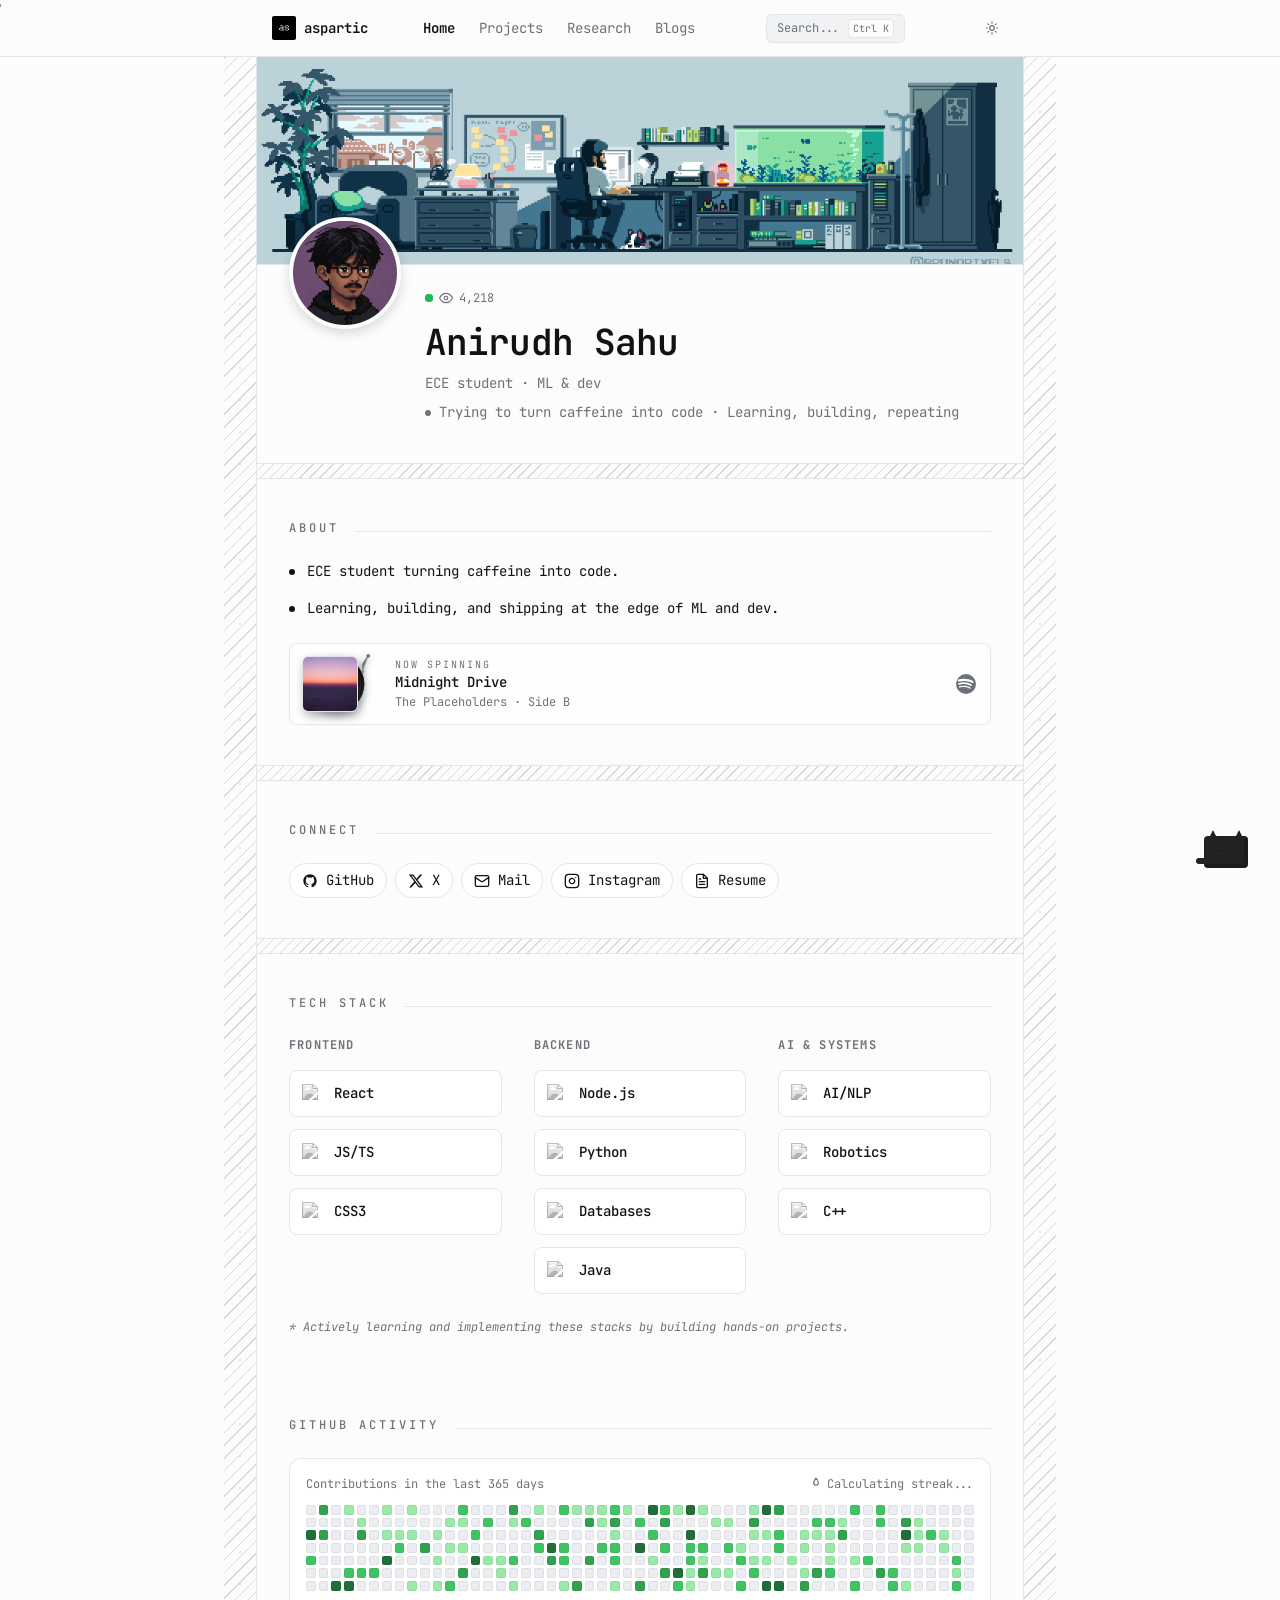
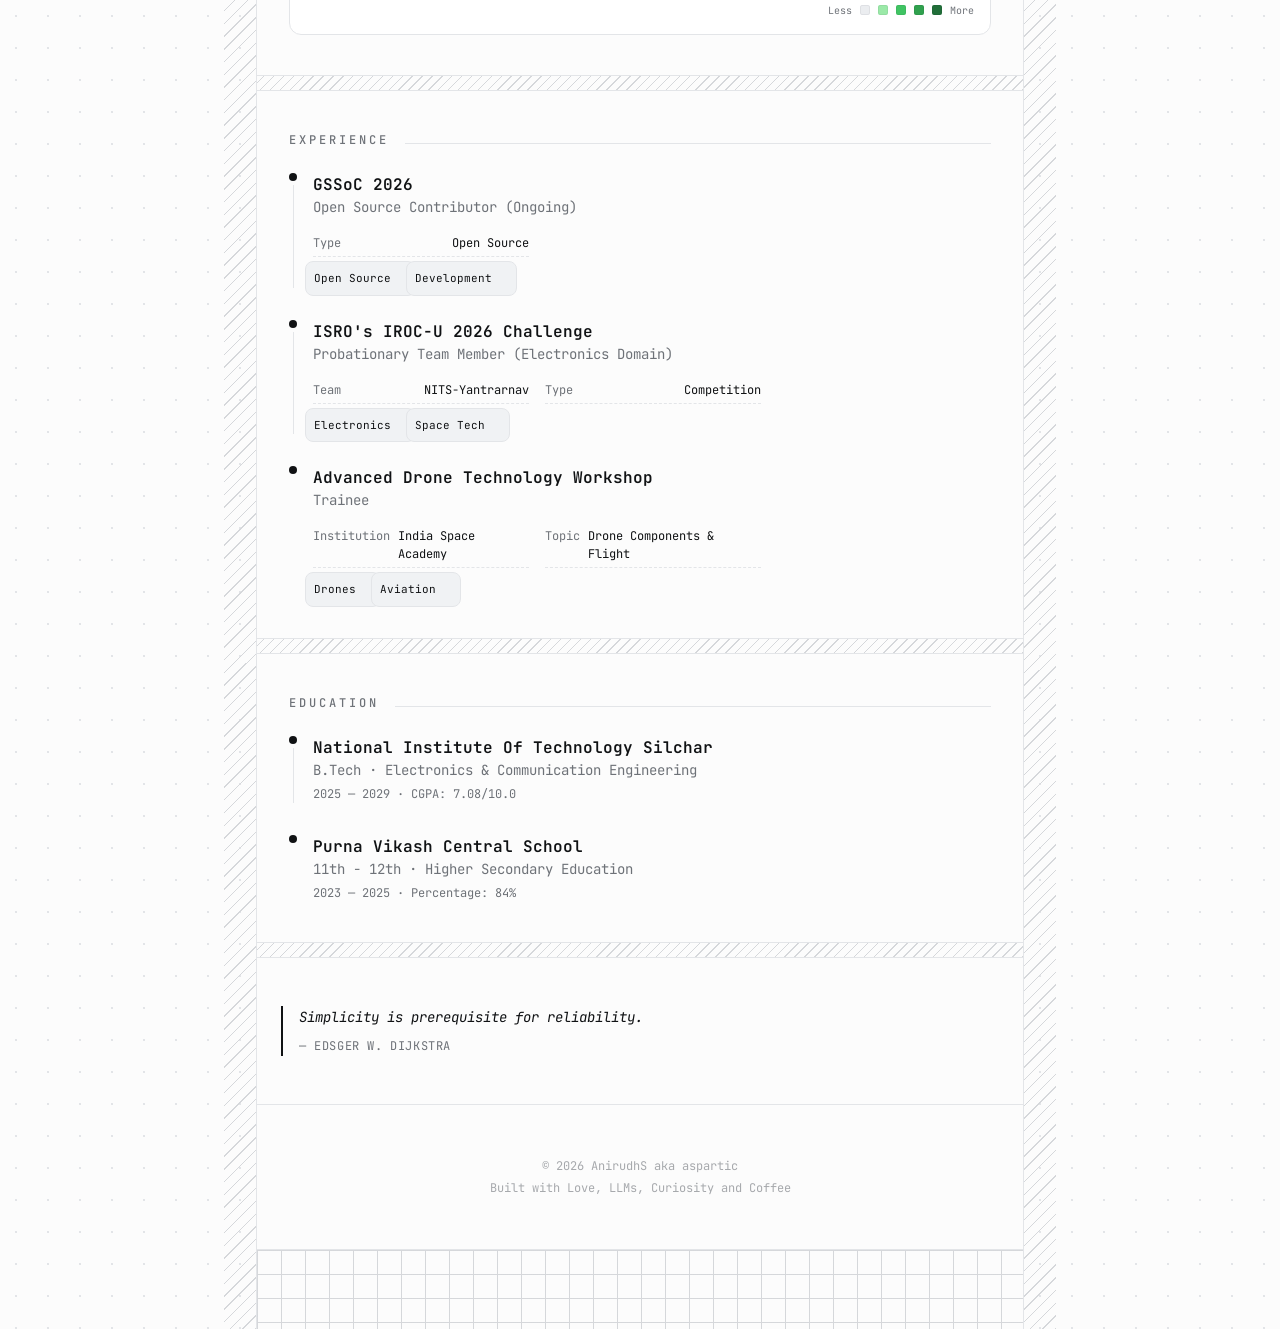
==== index.html @ 1fe71f6d "feat: add cover photo from Pinterest and update bottom quote to Dijkstra" ====
<!doctype html>
<html lang="en">

<head>
  <meta charset="utf-8" />
  <meta name="viewport" content="width=device-width, initial-scale=1" />
  <title>Anirudh Sahu</title>
  <meta name="description" content="Anirudh Sahu — ECE student exploring machine learning and development." />
  <meta property="og:title" content="Anirudh Sahu — ECE · ML & dev" />
  <meta property="og:description" content="Anirudh Sahu — ECE student exploring machine learning and development." />
  <meta property="og:type" content="website" />
  <meta property="og:image" content="assets/web_logo.png" />
  <link rel="stylesheet" href="styles.css" />
  <link rel="icon" type="image/png" href="assets/web_logo.png" />
</head>

<body>
  <div class="page">
    <!-- Global Header: Navigation and Theme controls -->
    <header class="header">
      <div class="header-inner">
        <a class="brand" href="./">
          <img src="assets/as%20logo.png" alt="Logo" class="brand-logo" />
          <span>aspartic</span>
        </a>
        <nav class="nav" id="mainNav">
          <a href="./" class="active">Home</a>
          <a href="projects.html">Projects</a>
          <a href="research.html">Research</a>
          <a href="blogs.html">Blogs</a>
        </nav>
        <button class="cm-hint" onclick="openPalette()" aria-label="Search">
          <span>Search...</span>
          <kbd>Ctrl K</kbd>
        </button>
        <div class="header-actions">
          <button class="icon-btn mobile-menu-btn" onclick="toggleMobileMenu()" aria-label="Toggle Menu">
            <svg width="18" height="18" viewBox="0 0 24 24" fill="none" stroke="currentColor" stroke-width="2"
              stroke-linecap="round" stroke-linejoin="round">
              <line x1="3" y1="12" x2="21" y2="12"></line>
              <line x1="3" y1="6" x2="21" y2="6"></line>
              <line x1="3" y1="18" x2="21" y2="18"></line>
            </svg>
          </button>
          <button class="icon-btn" data-theme-toggle aria-label="Toggle theme">
            <svg width="14" height="14" viewBox="0 0 24 24" fill="none" stroke="currentColor" stroke-width="2"
              stroke-linecap="round" stroke-linejoin="round">
              <circle cx="12" cy="12" r="4" />
              <path
                d="M12 2v2M12 20v2M4.93 4.93l1.41 1.41M17.66 17.66l1.41 1.41M2 12h2M20 12h2M6.34 17.66l-1.41 1.41M19.07 4.93l-1.41 1.41" />
            </svg>
          </button>
        </div>
      </div>
    </header>

    <div class="shell">
      <div aria-hidden class="side-rail left"></div>
      <div aria-hidden class="side-rail right"></div>
      <main class="frame">
        <div class="cover-photo">
          <img src="assets/cover.gif" alt="Cover Photo" />
        </div>

        <!-- Hero Section -->
        <div class="profile">
          <img class="avatar" src="assets/pp.jpg" alt="Avatar" width="128" height="128" />
          <div>
            <div class="profile-meta">
              <span style="display:inline-flex; align-items:center; gap:6px;">
                <span class="pulse-dot"></span>
                <svg width="14" height="14" viewBox="0 0 24 24" fill="none" stroke="currentColor" stroke-width="2">
                  <path d="M1 12s4-8 11-8 11 8 11 8-4 8-11 8-11-8-11-8z" />
                  <circle cx="12" cy="12" r="3" />
                </svg>
                <span id="viewCount">12,345</span>
              </span>
            </div>
            <h1>
              Anirudh Sahu
              <svg class="verified-badge" viewBox="0 0 24 24">
                <path
                  d="M12 1l2.6 2.3 3.4-.4.4 3.4L21 9l-2.6 2.7.4 3.4-3.4-.4L12 17l-2.6-2.3-3.4.4-.4-3.4L3 9l2.6-2.7-.4-3.4 3.4.4L12 1z"
                  fill="currentColor" />
              </svg>
            </h1>
            <p class="profile-tagline">ECE student · ML &amp; dev</p>
            <p class="profile-status">
              <span class="dot"></span>
              Trying to turn caffeine into code · Learning, building, repeating
            </p>
          </div>
        </div>

        <div class="divider"></div>

        <!-- About Section -->
        <section class="block">
          <h2 class="section-title">About <span class="rule"></span></h2>
          <ul class="about-list">
            <li><span class="bullet"></span><span>ECE student turning caffeine into code.</span></li>
            <li><span class="bullet"></span><span>Learning, building, and shipping at the edge of ML and dev.</span>
            </li>
          </ul>

          <a href="#" class="spotify is-playing">
            <div class="spotify-record-wrapper">
              <!-- Cardboard Album Jacket/Sleeve -->
              <div class="album-jacket">
                <img src="assets/album.jpg" alt="Album art" class="jacket-art" width="56" height="56" />
              </div>
              <!-- Slide Wrapper for the Disk -->
              <div class="vinyl-slide-wrapper">
                <!-- Rotating Vinyl Disk -->
                <div class="vinyl-disk">
                  <div class="vinyl-grooves"></div>
                  <img src="assets/album.jpg" alt="Album art" class="vinyl-art" width="56" height="56" />
                  <div class="vinyl-gloss"></div>
                </div>
              </div>
              <!-- Pivoting Needle/Tonearm -->
              <div class="record-needle">
                <svg viewBox="0 0 24 32" fill="none" stroke="currentColor" stroke-width="1.5" stroke-linecap="round" stroke-linejoin="round">
                  <circle cx="19" cy="5" r="2.5" fill="currentColor" stroke="none" />
                  <path d="M19 5 L11 16 L11 25" />
                  <path d="M9 25 L13 25 L11 29 Z" fill="currentColor" stroke="none" />
                </svg>
              </div>
            </div>
            <div class="spotify-meta">
              <p class="label">Now spinning</p>
              <p class="title">Midnight Drive</p>
              <p class="sub">The Placeholders · Side B</p>
            </div>
            <div class="spotify-bars" aria-hidden="true">
              <span></span><span></span><span></span>
            </div>
            <svg viewBox="0 0 24 24" aria-hidden>
              <path
                d="M12 2a10 10 0 1 0 0 20 10 10 0 0 0 0-20zm4.6 14.4a.7.7 0 0 1-.96.23c-2.62-1.6-5.92-1.96-9.81-1.07a.7.7 0 1 1-.31-1.36c4.25-.97 7.9-.56 10.84 1.24.33.2.43.64.24.96zm1.23-2.74a.87.87 0 0 1-1.2.29c-3-1.84-7.58-2.38-11.13-1.3a.87.87 0 1 1-.5-1.66c4.06-1.23 9.1-.63 12.55 1.48.4.25.53.78.28 1.19zm.1-2.85c-3.6-2.14-9.55-2.34-13-1.29a1.04 1.04 0 1 1-.6-2c3.97-1.2 10.55-.96 14.7 1.5a1.04 1.04 0 1 1-1.1 1.79z" />
            </svg>
          </a>
        </section>

        <div class="divider"></div>

        <!-- Digital Footprint: Where to find me on the web -->
        <section class="block">
          <h2 class="section-title">Connect <span class="rule"></span></h2>
          <div class="chips">
            <a class="chip" href="https://github.com/aspartic-gthb" target="_blank" rel="noreferrer">
              <svg viewBox="0 0 24 24" fill="currentColor">
                <path d="M12 2C6.477 2 2 6.477 2 12c0 4.42 2.865 8.166 6.839 9.489.5.092.682-.217.682-.482 0-.237-.008-.866-.013-1.7-2.782.603-3.369-1.34-3.369-1.34-.454-1.156-1.11-1.464-1.11-1.464-.908-.62.069-.608.069-.608 1.003.07 1.531 1.03 1.531 1.03.892 1.529 2.341 1.087 2.91.831.092-.646.35-1.086.636-1.336-2.22-.253-4.555-1.11-4.555-4.943 0-1.091.39-1.984 1.029-2.683-.103-.253-.446-1.27.098-2.647 0 0 .84-.269 2.75 1.025A9.564 9.564 0 0112 6.844c.85.004 1.705.115 2.504.337 1.909-1.294 2.747-1.025 2.747-1.025.546 1.377.203 2.394.1 2.647.64.699 1.028 1.592 1.028 2.683 0 3.842-2.339 4.687-4.566 4.935.359.309.678.919.678 1.852 0 1.336-.012 2.415-.012 2.743 0 .267.18.577.688.479C19.138 20.162 22 16.418 22 12c0-5.523-4.477-10-10-10z" />
              </svg>
              GitHub
            </a>
            <a class="chip" href="https://x.com/Aspartic2314" target="_blank" rel="noreferrer">
              <svg viewBox="0 0 24 24" fill="currentColor">
                <path d="M18.244 2.25h3.308l-7.227 8.26 8.502 11.24H16.17l-5.214-6.817L4.99 21.75H1.68l7.73-8.835L1.254 2.25H8.08l4.713 6.231zm-1.161 17.52h1.833L7.084 4.126H5.117z" />
              </svg>
              X
            </a>
            <a class="chip" href="mailto:anirudhsahu6001@gmail.com" target="_blank" rel="noreferrer">
              <svg viewBox="0 0 24 24" fill="none" stroke="currentColor" stroke-width="2" stroke-linecap="round" stroke-linejoin="round">
                <rect x="2" y="4" width="20" height="16" rx="2" />
                <path d="m22 7-8.97 5.7a1.94 1.94 0 0 1-2.06 0L2 7" />
              </svg>
              Mail
            </a>
            <a class="chip" href="https://www.instagram.com/asp_artic" target="_blank" rel="noreferrer">
              <svg viewBox="0 0 24 24" fill="none" stroke="currentColor" stroke-width="2" stroke-linecap="round" stroke-linejoin="round">
                <rect x="2" y="2" width="20" height="20" rx="5" ry="5" />
                <path d="M16 11.37A4 4 0 1 1 12.63 8 4 4 0 0 1 16 11.37z" />
                <line x1="17.5" y1="6.5" x2="17.51" y2="6.5" />
              </svg>
              Instagram
            </a>
            <a class="chip" href="https://drive.google.com/file/d/1Z7ux_5kCLrzZ9N9q4BgLb0wwg825UCfH/view?usp=sharing" target="_blank" rel="noreferrer">
              <svg viewBox="0 0 24 24" fill="none" stroke="currentColor" stroke-width="2" stroke-linecap="round" stroke-linejoin="round">
                <path d="M14 2H6a2 2 0 0 0-2 2v16a2 2 0 0 0 2 2h12a2 2 0 0 0 2-2V8z" />
                <polyline points="14 2 14 8 20 8" />
                <line x1="16" y1="13" x2="8" y2="13" />
                <line x1="16" y1="17" x2="8" y2="17" />
                <polyline points="10 9 9 9 8 9" />
              </svg>
              Resume
            </a>
          </div>
        </section>

        <div class="divider"></div>

        <!-- Tech Stack -->
        <section class="block">
          <h2 class="section-title">Tech Stack <span class="rule"></span></h2>
          <div class="tech-container">
            <div class="tech-category">
              <h3>Frontend</h3>
              <div class="tech-items">
                <div class="tech-item" title="React & React Native">
                  <img src="https://cdn.simpleicons.org/react/61DAFB" alt="React" class="tech-logo" />
                  <span>React</span>
                </div>
                <div class="tech-item" title="JavaScript / TypeScript">
                  <img src="https://cdn.simpleicons.org/javascript/F7DF1E" alt="JS" class="tech-logo" />
                  <span>JS/TS</span>
                </div>
                <div class="tech-item" title="Modern CSS">
                  <img src="https://cdn.simpleicons.org/css/1572B6" alt="CSS" class="tech-logo" />
                  <span>CSS3</span>
                </div>
              </div>
            </div>

            <div class="tech-category">
              <h3>Backend</h3>
              <div class="tech-items">
                <div class="tech-item" title="Node.js & Express">
                  <img src="https://cdn.simpleicons.org/nodedotjs/339933" alt="Node.js" class="tech-logo" />
                  <span>Node.js</span>
                </div>
                <div class="tech-item" title="Python & FastAPI">
                  <img src="https://cdn.simpleicons.org/python/3776AB" alt="Python" class="tech-logo" />
                  <span>Python</span>
                </div>
                <div class="tech-item" title="Databases (NoSQL & SQL)">
                  <img src="https://cdn.simpleicons.org/mongodb/47A248" alt="Databases" class="tech-logo" />
                  <span>Databases</span>
                </div>
                <div class="tech-item" title="Java">
                  <img src="https://cdn.jsdelivr.net/gh/devicons/devicon@latest/icons/java/java-original.svg" alt="Java"
                    class="tech-logo" />
                  <span>Java</span>
                </div>
              </div>
            </div>

            <div class="tech-category">
              <h3>AI & Systems</h3>
              <div class="tech-items">
                <div class="tech-item" title="Gemini & LLMs">
                  <img src="https://cdn.simpleicons.org/googlegemini/8E75B2" alt="AI" class="tech-logo" />
                  <span>AI/NLP</span>
                </div>
                <div class="tech-item" title="Arduino & Embedded">
                  <img src="https://cdn.simpleicons.org/arduino/00979D" alt="Arduino" class="tech-logo" />
                  <span>Robotics</span>
                </div>
                <div class="tech-item" title="C++">
                  <img src="https://cdn.simpleicons.org/cplusplus/00599C" alt="C++" class="tech-logo" />
                  <span>C++</span>
                </div>
              </div>
            </div>
          </div>
          <p style="color: var(--muted-foreground); font-size: 0.75rem; margin-top: 1.5rem; font-style: italic;">
            * Actively learning and implementing these stacks by building hands-on projects.
          </p>
        </section>

        <!-- GitHub Activity -->
        <section class="block">
          <h2 class="section-title">GitHub Activity <span class="rule"></span></h2>
          <div class="heat-card">
            <div class="heat-head">
              <span id="heatTotal">Contributions in the last 365 days</span>
              <span id="heatStreak" style="display:inline-flex; align-items:center; gap:4px;">
                <svg width="14" height="14" viewBox="0 0 24 24" fill="none" stroke="currentColor" stroke-width="2">
                  <path d="M12 2s4 4 4 8a4 4 0 1 1-8 0c0-2 1-4 4-8z" />
                </svg>
                Calculating streak...
              </span>
            </div>
            <div class="heat-scroll">
              <div class="heat-container">
                <div class="heat-cells-row">
                  <div class="heat-cells" id="heatCells"></div>
                </div>
              </div>
            </div>
            <div class="heat-legend">
              <span>Less</span>
              <span class="swatch h0"></span>
              <span class="swatch h1"></span>
              <span class="swatch h2"></span>
              <span class="swatch h3"></span>
              <span class="swatch h4"></span>
              <span>More</span>
            </div>
          </div>
        </section>

        <div class="divider"></div>

        <!-- Experience Timeline -->
        <section class="block">
          <h2 class="section-title">Experience <span class="rule"></span></h2>
          <ol class="timeline">
            <li>
              <div class="tl-rail"><span class="node"></span><span class="line"></span></div>
              <div class="tl-content">
                <h3>GSSoC 2026</h3>
                <p class="tl-role">Open Source Contributor (Ongoing)</p>
                <dl class="tl-meta">
                  <div>
                    <dt>Type</dt>
                    <dd>Open Source</dd>
                  </div>
                </dl>
                <ul class="tl-tags">
                  <li>Open Source</li>
                  <li>Development</li>
                </ul>
              </div>
            </li>
            <li>
              <div class="tl-rail"><span class="node"></span><span class="line"></span></div>
              <div class="tl-content">
                <h3>ISRO's IROC-U 2026 Challenge</h3>
                <p class="tl-role">Probationary Team Member (Electronics Domain)</p>
                <dl class="tl-meta">
                  <div>
                    <dt>Team</dt>
                    <dd>NITS-Yantrarnav</dd>
                  </div>
                  <div>
                    <dt>Type</dt>
                    <dd>Competition</dd>
                  </div>
                </dl>
                <ul class="tl-tags">
                  <li>Electronics</li>
                  <li>Space Tech</li>
                </ul>
              </div>
            </li>
            <li>
              <div class="tl-rail"><span class="node"></span></div>
              <div class="tl-content">
                <h3>Advanced Drone Technology Workshop</h3>
                <p class="tl-role">Trainee</p>
                <dl class="tl-meta">
                  <div>
                    <dt>Institution</dt>
                    <dd>India Space Academy</dd>
                  </div>
                  <div>
                    <dt>Topic</dt>
                    <dd>Drone Components & Flight</dd>
                  </div>
                </dl>
                <ul class="tl-tags">
                  <li>Drones</li>
                  <li>Aviation</li>
                </ul>
              </div>
            </li>
          </ol>
        </section>

        <div class="divider"></div>

        <!-- Roots: My academic foundation -->
        <section class="block">
          <h2 class="section-title">Education <span class="rule"></span></h2>
          <ol class="timeline">
            <li>
              <div class="tl-rail"><span class="node"></span><span class="line"></span></div>
              <div class="tl-content">
                <h3>National Institute Of Technology Silchar</h3>
                <p class="tl-role">B.Tech · Electronics &amp; Communication Engineering</p>
                <p class="tl-period">2025 — 2029 · CGPA: 7.08/10.0</p>
              </div>
            </li>
            <li>
              <div class="tl-rail"><span class="node"></span></div>
              <div class="tl-content">
                <h3>Purna Vikash Central School</h3>
                <p class="tl-role">11th - 12th · Higher Secondary Education</p>
                <p class="tl-period">2023 — 2025 · Percentage: 84%</p>
              </div>
            </li>
          </ol>
        </section>

        <div class="divider"></div>

        <!-- Words to Live By: A bit of inspiration -->
        <section class="quote-block">
          <blockquote class="quote">
            Simplicity is prerequisite for reliability.
            <footer>— Edsger W. Dijkstra</footer>
          </blockquote>
        </section>

        <!-- Signoff: Credits and copyright -->
        <footer class="footer">
          <p>© 2026 AnirudhS aka aspartic</p>
          <p>Built with Love, LLMs, Curiosity and Coffee</p>

        </footer>

        <div aria-hidden class="band-grid bottom"></div>
      </main>
    </div>
  </div>

  <!-- Command Center: Power-user navigation for those who like shortcuts -->
  <div id="commandPalette" class="cm-overlay" style="display: none;">
    <div class="cm-modal">
      <div class="cm-header">
        <input type="text" id="cmInput" placeholder="Type a command or search..." autocomplete="off">
      </div>
      <div class="cm-list" id="cmList">
        <div class="cm-item" data-action="home">
          <svg width="14" height="14" viewBox="0 0 24 24" fill="none" stroke="currentColor" stroke-width="2">
            <path d="M3 9l9-7 9 7v11a2 2 0 0 1-2 2H5a2 2 0 0 1-2-2z" />
            <polyline points="9 22 9 12 15 12 15 22" />
          </svg>
          <span>Go to Home</span>
          <kbd>H</kbd>
        </div>
        <div class="cm-item" data-action="projects">
          <svg width="14" height="14" viewBox="0 0 24 24" fill="none" stroke="currentColor" stroke-width="2">
            <rect x="2" y="3" width="20" height="14" rx="2" ry="2" />
            <line x1="8" y1="21" x2="16" y2="21" />
            <line x1="12" y1="17" x2="12" y2="21" />
          </svg>
          <span>View Projects</span>
          <kbd>P</kbd>
        </div>
        <div class="cm-item" data-action="blogs">
          <svg width="14" height="14" viewBox="0 0 24 24" fill="none" stroke="currentColor" stroke-width="2">
            <path d="M4 4h16c1.1 0 2 .9 2 2v12c0 1.1-.9 2-2 2H4c-1.1 0-2-.9-2-2V6c0-1.1.9-2 2-2z" />
            <polyline points="22,6 12,13 2,6" />
          </svg>
          <span>Read Blogs</span>
          <kbd>B</kbd>
        </div>
        <div class="cm-item" data-action="research">
          <svg width="14" height="14" viewBox="0 0 24 24" fill="none" stroke="currentColor" stroke-width="2">
            <path d="M22 19a2 2 0 0 1-2 2H4a2 2 0 0 1-2-2V5a2 2 0 0 1 2-2h5l2 3h9a2 2 0 0 1 2 2z" />
          </svg>
          <span>Research Papers</span>
          <kbd>R</kbd>
        </div>
        <div class="cm-item" data-action="theme">
          <svg width="14" height="14" viewBox="0 0 24 24" fill="none" stroke="currentColor" stroke-width="2">
            <circle cx="12" cy="12" r="5" />
            <path
              d="M12 1v2M12 21v2M4.22 4.22l1.42 1.42M18.36 18.36l1.42 1.42M1 12h2M21 12h2M4.22 19.78l1.42-1.42M18.36 5.64l1.42-1.42" />
          </svg>
          <span>Toggle Theme</span>
          <kbd>T</kbd>
        </div>
        <div class="cm-item" data-action="copy-email">
          <svg width="14" height="14" viewBox="0 0 24 24" fill="none" stroke="currentColor" stroke-width="2">
            <path d="M4 4h16c1.1 0 2 .9 2 2v12c0 1.1-.9 2-2 2H4c-1.1 0-2-.9-2-2V6c0-1.1.9-2 2-2z" />
            <polyline points="22,6 12,13 2,6" />
          </svg>
          <span>Copy Email</span>
          <kbd>E</kbd>
        </div>
        <div class="cm-item" data-action="resume">
          <svg width="14" height="14" viewBox="0 0 24 24" fill="none" stroke="currentColor" stroke-width="2">
            <path d="M14 2H6a2 2 0 0 0-2 2v16a2 2 0 0 0 2 2h12a2 2 0 0 0 2-2V8z" />
            <path d="M14 2v6h6" />
          </svg>
          <span>View Resume</span>
          <kbd>M</kbd>
        </div>
        <div class="cm-item" data-action="top">
          <svg width="14" height="14" viewBox="0 0 24 24" fill="none" stroke="currentColor" stroke-width="2">
            <path d="M12 19V5M5 12l7-7 7 7" />
          </svg>
          <span>Back to Top</span>
          <kbd>U</kbd>
        </div>
      </div>
      <div class="cm-footer">
        <span><kbd>↑↓</kbd> to navigate</span>
        <span><kbd>↵</kbd> to select</span>
        <span><kbd>esc</kbd> to close</span>
      </div>
    </div>
  </div>

  <!-- The Office Guard: A sleepy pixel companion to keep the page cozy -->
  <div class="pixel-pet" aria-label="Sleeping pixel cat" onclick="petMeow()">
    <div id="petMeow" class="pet-meow">Meow!</div>
    <div class="pet-body">
      <div class="pet-tail"></div>
      <div class="pet-ears"></div>
      <div class="pet-eyes">
        <div class="eye"></div>
        <div class="eye"></div>
      </div>
      <div class="pet-mouth"></div>
    </div>
    <div class="pet-zzzs">
      <span>z</span>
      <span>z</span>
      <span>z</span>
    </div>
  </div>

  <script src="config.js"></script>
  <script src="script.js"></script>
</body>

</html>
---- styles.css ----
@import url('https://fonts.googleapis.com/css2?family=JetBrains+Mono:wght@400;500;600;700&display=swap');

:root {
  --background: oklch(0.99 0 0);
  --foreground: oklch(0.18 0.005 260);
  --card: oklch(1 0 0);
  --muted: oklch(0.96 0.003 260);
  --muted-foreground: oklch(0.55 0.01 260);
  --accent: oklch(0.95 0.005 260);
  --border: oklch(0.92 0.005 260);
  --grid: oklch(0.88 0.005 260);
  --verified: oklch(0.62 0.18 35);
  --heat-0: #ebedf0;
  --heat-1: #9be9a8;
  --heat-2: #40c463;
  --heat-3: #30a14e;
  --heat-4: #216e39;
  --heat-outline: rgba(27, 31, 35, 0.06);
  --radius: 0.5rem;
}

html.dark {
  --background: oklch(0.13 0.005 260);
  --foreground: oklch(0.96 0 0);
  --card: oklch(0.16 0.005 260);
  --muted: oklch(0.22 0.005 260);
  --muted-foreground: oklch(0.65 0.01 260);
  --accent: oklch(0.24 0.005 260);
  --border: oklch(1 0 0 / 10%);
  --grid: oklch(1 0 0 / 8%);
  --verified: oklch(0.72 0.16 45);
  --heat-0: #161b22;
  --heat-1: #0e4429;
  --heat-2: #006d32;
  --heat-3: #26a641;
  --heat-4: #39d353;
  --heat-outline: rgba(255, 255, 255, 0.05);
}

* { box-sizing: border-box; margin: 0; padding: 0; border-color: var(--border); }
html { height: 100%; }
body {
  background-color: var(--background);
  background-image: radial-gradient(var(--border) 1px, transparent 1px);
  background-size: 32px 32px;
  color: var(--foreground);
  font-family: 'JetBrains Mono', ui-monospace, monospace;
  font-feature-settings: "ss01", "cv11";
  line-height: 1.5;
  -webkit-font-smoothing: antialiased;
}
a { color: inherit; text-decoration: none; }
button { font: inherit; cursor: pointer; background: none; border: none; color: inherit; }
ol, ul { list-style: none; }
img { display: block; max-width: 100%; }

/* The Blueprint: Core layout and structural bones */
.page { min-height: 100vh; }
.shell {
  position: relative;
  margin: 0 auto;
  max-width: 48rem;
  background: var(--background);
}
main.frame { border-left: 1px solid var(--border); border-right: 1px solid var(--border); }
.side-rail {
  position: absolute; top: 0; height: 100%; width: 2rem; pointer-events: none;
  background-image: repeating-linear-gradient(-45deg, var(--grid) 0, var(--grid) 1px, transparent 1px, transparent 9px);
  display: none;
}
.side-rail.left { left: -2rem; }
.side-rail.right { right: -2rem; }
@media (min-width: 640px) { .side-rail { display: block; } }

/* Navigation Bar: The site's primary controls */
.header {
  position: sticky; top: 0; z-index: 40;
  border-bottom: 1px solid var(--border);
  background: color-mix(in oklab, var(--background) 80%, transparent);
  backdrop-filter: blur(8px);
}
.header-inner {
  margin: 0 auto; max-width: 48rem;
  height: 3.5rem; display: flex; align-items: center; justify-content: space-between;
  padding: 0 1rem;
}
.brand { display: flex; align-items: center; gap: 0.5rem; font-size: 0.8125rem; font-weight: 600; }
.brand span { display: none; }
@media (min-width: 480px) { 
  .brand { font-size: 0.875rem; }
  .brand span { display: inline; }
}
.brand-logo {
  height: 1.5rem;
  width: auto;
  border-radius: 0.125rem;
}
.nav { display: flex; align-items: center; gap: 0.75rem; font-size: 0.75rem; }
@media (min-width: 480px) { .nav { gap: 1rem; font-size: 0.8125rem; } }
@media (min-width: 640px) { .nav { gap: 1.5rem; font-size: 0.875rem; } }
.nav a { color: var(--muted-foreground); }
.nav a:hover { color: var(--foreground); }
.nav a.active { color: var(--foreground); font-weight: 600; }
.header-actions { display: flex; align-items: center; gap: 0.5rem; }
.icon-btn {
  display: flex; align-items: center; justify-content: center;
  height: 2rem; width: 2rem; border-radius: 0.375rem;
  color: var(--muted-foreground); transition: all 0.2s;
}
.icon-btn:hover { background: var(--muted); color: var(--foreground); }

/* Power User Hint: Subtle nudge for the shortcut-inclined */
.cm-hint {
  display: none; align-items: center; gap: 0.5rem;
  padding: 0.25rem 0.625rem; border-radius: 6px;
  background: var(--muted); border: 1px solid var(--border);
  color: var(--muted-foreground); font-size: 0.75rem;
  cursor: pointer; transition: all 0.2s;
  margin: 0 1rem;
}
@media (min-width: 640px) { .cm-hint { display: flex; } }
.cm-hint:hover { border-color: var(--foreground); color: var(--foreground); }
.cm-hint kbd {
  background: var(--background); padding: 1px 4px; border-radius: 4px;
  border: 1px solid var(--border); font-size: 10px; font-family: inherit;
}

/* Visual Rhythm: Decorative grids and dividers */
.band-grid {
  height: 8rem; width: 100%; border-bottom: 1px solid var(--border);
  background-image:
    linear-gradient(to right, var(--grid) 1px, transparent 1px),
    linear-gradient(to bottom, var(--grid) 1px, transparent 1px);
  background-size: 24px 24px;
}
.band-grid.bottom { height: 5rem; border-top: 1px solid var(--border); border-bottom: none; }
.divider {
  height: 1rem; width: 100%; border-top: 1px solid var(--border); border-bottom: 1px solid var(--border);
  background-image: repeating-linear-gradient(-45deg, var(--grid) 0, var(--grid) 1px, transparent 1px, transparent 7px);
}

/* The Hero: Main profile section and avatar */
.profile {
  display: flex;
  flex-direction: column;
  align-items: center;
  text-align: center;
  gap: 1.5rem;
  padding: 2rem 1.5rem;
}
@media (min-width: 640px) {
  .profile { 
    display: grid;
    grid-template-columns: auto 1fr; 
    padding: 2.5rem 2rem;
    text-align: left;
    align-items: flex-start;
  }
}
/* Cover Photo styling */
.cover-photo {
  position: relative;
  width: 100%;
  height: 9rem;
  overflow: hidden;
  border-bottom: 1px solid var(--border);
  background: var(--muted);
}
@media (min-width: 480px) {
  .cover-photo {
    height: 11rem;
  }
}
@media (min-width: 640px) {
  .cover-photo {
    height: 13rem;
  }
}
.cover-photo img {
  width: 100%;
  height: 100%;
  object-fit: cover;
  object-position: center;
}

.profile:has(.avatar) {
  padding-top: 1rem;
}
@media (min-width: 640px) {
  .profile:has(.avatar) {
    padding-top: 1.5rem;
  }
}

.avatar {
  height: 7rem; width: 7rem;
  border-radius: 9999px;
  background: var(--muted);
  object-fit: cover;
  transition: all 0.4s cubic-bezier(0.4, 0, 0.2, 1);
  border: 4px solid var(--background);
  box-shadow: 0 4px 12px rgba(0,0,0,0.15);
  margin-top: -4.5rem;
  position: relative;
  z-index: 10;
}
.avatar:hover {
  transform: scale(1.05) rotate(2deg);
  box-shadow: 0 8px 24px rgba(0,0,0,0.2);
}

.profile-meta {
  display: flex; align-items: center; justify-content: space-between;
  font-size: 0.75rem; color: var(--muted-foreground); margin-bottom: 0.5rem;
}
.profile h1 {
  display: flex; align-items: center; justify-content: center; gap: 0.5rem;
  font-size: 1.5rem; font-weight: 600; letter-spacing: -0.025em;
}
@media (min-width: 640px) { 
  .profile h1 { font-size: 2rem; justify-content: flex-start; } 
}
@media (min-width: 768px) { .profile h1 { font-size: 2.25rem; } }
.verified-badge {
  height: 1.25rem; width: 1.25rem; fill: var(--verified); color: var(--background);
  transition: transform 0.4s cubic-bezier(0.34, 1.56, 0.64, 1);
}
.profile h1:hover .verified-badge {
  transform: scale(1.2) rotate(15deg);
}
.profile-tagline { margin-top: 0.25rem; font-size: 0.875rem; color: var(--muted-foreground); }
.profile-status {
  margin-top: 0.5rem; display: inline-flex; align-items: center; justify-content: center; gap: 0.5rem;
  font-size: 0.8125rem; color: var(--muted-foreground);
}
@media (min-width: 640px) {
  .profile-status { justify-content: flex-start; font-size: 0.875rem; }
}
.dot { height: 0.375rem; width: 0.375rem; border-radius: 9999px; background: var(--muted-foreground); }

/* Content Blocks */
section.block { padding: 2.5rem 1.5rem; }
@media (min-width: 640px) { section.block { padding: 2.5rem 2rem; } }
.section-title {
  margin-bottom: 1.5rem; display: flex; align-items: baseline; gap: 0.75rem;
  font-size: 0.75rem; font-weight: 500; text-transform: uppercase; letter-spacing: 0.25em;
  color: var(--muted-foreground);
}
.section-title .rule { flex: 1; height: 1px; background: var(--border); margin-left: 0.25rem; }

/* About */
.about-list { display: flex; flex-direction: column; gap: 1rem; font-size: 0.875rem; }
.about-list li { display: flex; gap: 0.75rem; }
.about-list .bullet {
  margin-top: 0.5rem; height: 0.375rem; width: 0.375rem; border-radius: 9999px; background: var(--foreground); flex-shrink: 0;
}

/* Quote block styling */
.quote-block {
  padding: 2.5rem 1.5rem;
}
@media (min-width: 640px) {
  .quote-block {
    padding: 2.5rem 2rem;
  }
}
.quote-block blockquote {
  font-size: 0.875rem;
  line-height: 1.6;
  color: var(--foreground);
  max-width: 32rem;
  font-style: italic;
}
.quote-block footer {
  display: block;
  margin-top: 0.75rem;
  font-size: 0.75rem;
  color: var(--muted-foreground);
  font-style: normal;
  text-transform: uppercase;
  letter-spacing: 0.05em;
}



/* Spotify Card */
.spotify {
  margin-top: 1.5rem; display: flex; align-items: center; gap: 0.75rem;
  border: 1px dashed var(--border); border-radius: 0.5rem;
  background: color-mix(in oklab, var(--card) 60%, transparent);
  padding: 0.75rem; 
  transition: all 0.3s cubic-bezier(0.4, 0, 0.2, 1);
}
.spotify:hover { 
  background: var(--accent); 
}

/* Pulse glow border and shadow when track is playing */
.spotify.is-playing {
  border-style: solid;
  animation: spotify-pulse-glow 3s infinite alternate ease-in-out;
}

.spotify.is-playing:hover {
  border-color: #1DB954;
}

@keyframes spotify-pulse-glow {
  0% {
    box-shadow: 
      0 4px 10px rgba(0, 0, 0, 0.08),
      0 0 10px rgba(29, 185, 84, 0.03);
    border-color: rgba(29, 185, 84, 0.25);
  }
  100% {
    box-shadow: 
      0 6px 15px rgba(0, 0, 0, 0.12),
      0 0 22px rgba(29, 185, 84, 0.25);
    border-color: rgba(29, 185, 84, 0.6);
  }
}

/* Revamped Spotify Vinyl Player with Slide-out Jacket */
.spotify-record-wrapper {
  position: relative;
  width: 4.8rem; /* Wide enough to allow the record to slide out */
  height: 3.5rem;
  flex-shrink: 0;
  margin-right: 0.25rem;
  display: flex;
  align-items: center;
}

/* Cardboard Album Jacket */
.album-jacket {
  position: absolute;
  top: 0;
  left: 0;
  width: 3.5rem;
  height: 3.5rem;
  border-radius: 0.375rem;
  overflow: hidden;
  z-index: 5;
  box-shadow: 2px 4px 10px rgba(0, 0, 0, 0.3);
  background: var(--muted);
  border: 1px solid var(--border);
  pointer-events: none; /* Let hover pass to card */
}

.album-jacket img {
  width: 100% !important;
  height: 100% !important;
  border-radius: 0.25rem !important;
  object-fit: cover !important;
}

/* Sliding Wrapper for the vinyl record */
.vinyl-slide-wrapper {
  position: absolute;
  top: 0;
  left: 0;
  width: 3.5rem;
  height: 3.5rem;
  z-index: 2;
  transform: translateX(0.4rem); /* Slightly peaks out initially */
  transition: transform 0.5s cubic-bezier(0.34, 1.56, 0.64, 1);
}

/* Slide out on card hover */
.spotify:hover .vinyl-slide-wrapper {
  transform: translateX(1.5rem);
}

/* Vinyl Disk styling */
.vinyl-disk {
  position: relative;
  width: 100%;
  height: 100%;
  border-radius: 50%;
  background: radial-gradient(circle, #0c0c0c 35%, #181818 36%, #111111 40%, #1a1a1a 45%, #111111 50%, #222222 60%, #111111 70%, #000000 100%);
  box-shadow: 
    0 4px 8px rgba(0, 0, 0, 0.3),
    inset 0 0 0 1px rgba(255, 255, 255, 0.05),
    inset 0 0 8px rgba(0, 0, 0, 0.8);
  display: flex;
  align-items: center;
  justify-content: center;
  overflow: hidden;
  animation: spin-vinyl 4s linear infinite;
  animation-play-state: paused;
}

/* Synchronize disk rotation with active playback */
.spotify.is-playing .vinyl-disk {
  animation-play-state: running;
}

/* Concentric micro-grooves */
.vinyl-grooves {
  position: absolute;
  inset: 0;
  border-radius: 50%;
  background: repeating-radial-gradient(
    circle,
    rgba(255, 255, 255, 0.03) 0px,
    rgba(255, 255, 255, 0.03) 1px,
    transparent 1px,
    transparent 3px
  );
  pointer-events: none;
  z-index: 1;
}

/* Center Album Art sticker */
.vinyl-disk img {
  width: 42% !important;
  height: 42% !important;
  border-radius: 50% !important;
  object-fit: cover !important;
  z-index: 2;
  border: 1px solid rgba(0, 0, 0, 0.8);
  transition: none !important;
}

/* Spindle Hole */
.vinyl-disk::after {
  content: '';
  position: absolute;
  width: 4px;
  height: 4px;
  border-radius: 50%;
  background: var(--card);
  border: 1px solid rgba(0, 0, 0, 0.6);
  z-index: 3;
  box-shadow: inset 0 1px 1px rgba(0,0,0,0.5);
}

/* Glossy reflection sweep */
.vinyl-gloss {
  position: absolute;
  inset: 0;
  border-radius: 50%;
  background: linear-gradient(
    135deg,
    rgba(255, 255, 255, 0.08) 0%,
    rgba(255, 255, 255, 0) 45%,
    rgba(255, 255, 255, 0) 55%,
    rgba(255, 255, 255, 0.08) 100%
  );
  z-index: 4;
  pointer-events: none;
}

/* Gramophone Tonearm/Needle */
.record-needle {
  position: absolute;
  top: -4px;
  right: 6px; /* Aligned with slid-out position */
  width: 22px;
  height: 28px;
  z-index: 10;
  transform-origin: 85% 15%;
  transform: rotate(-35deg);
  transition: transform 0.6s cubic-bezier(0.25, 1, 0.5, 1);
  pointer-events: none;
  filter: drop-shadow(0 2px 3px rgba(0, 0, 0, 0.3));
}

.record-needle svg {
  width: 100%;
  height: 100%;
  color: var(--muted-foreground);
  transition: color 0.2s ease;
}

.spotify:hover .record-needle svg {
  color: var(--foreground);
}

/* Swing needle onto record when playing */
.spotify.is-playing .record-needle {
  transform: rotate(-2deg);
}

@keyframes spin-vinyl {
  from { transform: rotate(0deg); }
  to { transform: rotate(360deg); }
}
.spotify .label {
  font-size: 10px; text-transform: uppercase; letter-spacing: 0.2em; color: var(--muted-foreground);
}
.spotify .title { font-size: 0.875rem; font-weight: 500; white-space: nowrap; overflow: hidden; text-overflow: ellipsis; }
.spotify .sub { font-size: 0.75rem; color: var(--muted-foreground); white-space: nowrap; overflow: hidden; text-overflow: ellipsis; }
.spotify-meta { flex: 1; min-width: 0; }
.spotify svg { height: 1.5rem; width: 1.5rem; fill: var(--muted-foreground); flex-shrink: 0; transition: fill 0.2s; }
.spotify:hover svg { fill: #1DB954; }

/* Spotify bars animation */
.spotify-bars {
  display: flex;
  align-items: flex-end;
  gap: 2px;
  height: 14px;
  margin-left: auto;
}
.spotify-bars span {
  width: 3px;
  background: #1DB954;
  border-radius: 1px;
  animation: spotify-bounce 0.8s ease-in-out infinite alternate;
}
.spotify-bars span:nth-child(2) { animation-delay: 0.2s; }
.spotify-bars span:nth-child(3) { animation-delay: 0.4s; }

@keyframes spotify-bounce {
  0% { height: 4px; }
  100% { height: 14px; }
}

/* Social Links: Pill-shaped contact buttons */
.chips { display: flex; flex-wrap: wrap; gap: 0.5rem; }
.chip {
  display: inline-flex; align-items: center; gap: 0.5rem;
  border: 1px solid var(--border); background: var(--card);
  padding: 0.375rem 0.75rem; border-radius: 9999px; font-size: 0.875rem;
  transition: background 0.2s;
}
.chip:hover { background: var(--accent); }
.chip svg { height: 1rem; width: 1rem; }

/* Activity Map: The GitHub-style contribution grid */
.heat-card {
  position: relative; /* For tooltip positioning */
  border: 1px solid var(--border); border-radius: 0.75rem; background: var(--card);
  padding: 1rem;
}
.heat-head {
  margin-bottom: 0.75rem; display: flex; align-items: center; justify-content: space-between;
  font-size: 0.75rem; color: var(--muted-foreground);
}
.heat-scroll { overflow: visible; }
.heat-container {
  display: flex;
  flex-direction: column;
  width: 100%;
}
.heat-cells-row {
  display: flex;
  gap: 0.5rem;
  align-items: stretch;
}
.heat-cells {
  flex: 1;
  display: grid;
  grid-auto-flow: column;
  grid-auto-columns: minmax(0, 1fr);
  gap: 3px;
}

/* Responsive truncation of older weeks to fit without scrollbars */
@media (max-width: 768px) {
  .heat-week:nth-child(-n+15) {
    display: none;
  }
}
@media (max-width: 500px) {
  .heat-week:nth-child(-n+31) {
    display: none;
  }
}
.heat-week { display: grid; grid-template-rows: repeat(7, 1fr); gap: 3px; }
.heat-cell { aspect-ratio: 1; width: 100%; border-radius: 2px; outline: 1px solid var(--heat-outline); outline-offset: -1px; transition: transform 0.1s ease; }
.heat-cell:hover { transform: scale(1.15); z-index: 10; outline-color: var(--foreground); }
.h0 { background: var(--heat-0); } .h1 { background: var(--heat-1); }
.h2 { background: var(--heat-2); } .h3 { background: var(--heat-3); }
.h4 { background: var(--heat-4); }
.heat-legend {
  margin-top: 0.75rem; display: flex; align-items: center; justify-content: flex-end;
  gap: 0.5rem; font-size: 10px; color: var(--muted-foreground);
}
.heat-legend span.swatch { height: 0.625rem; width: 0.625rem; border-radius: 2px; display: inline-block; outline: 1px solid var(--heat-outline); outline-offset: -1px; }

/* Tooltip for cells */
.heat-tooltip {
  position: absolute;
  background: var(--foreground);
  color: var(--background);
  padding: 0.5rem 0.75rem;
  border-radius: 6px;
  font-size: 11px;
  font-weight: 500;
  pointer-events: none;
  opacity: 0;
  transform: translate(-50%, -100%) translateY(-4px) scale(0.95);
  transition: opacity 0.15s cubic-bezier(0.16, 1, 0.3, 1), transform 0.15s cubic-bezier(0.16, 1, 0.3, 1);
  white-space: nowrap;
  box-shadow: 0 4px 12px rgba(0, 0, 0, 0.15);
  z-index: 100;
}
.heat-tooltip::after {
  content: '';
  position: absolute;
  top: 100%;
  left: 50%;
  transform: translateX(-50%);
  border-width: 5px;
  border-style: solid;
  border-color: var(--foreground) transparent transparent transparent;
}

/* Timeline */
.timeline { display: flex; flex-direction: column; gap: 2rem; }
.timeline li { display: grid; grid-template-columns: auto 1fr; gap: 1rem; }
.tl-rail { display: flex; flex-direction: column; align-items: center; }
.tl-rail .node { height: 0.5rem; width: 0.5rem; border-radius: 9999px; background: var(--foreground); }
.tl-rail .line { margin-top: 0.25rem; flex: 1; width: 1px; background: var(--border); }
.tl-content { position: relative; }
.tl-content h3 { font-size: 1rem; font-weight: 600; }
.tl-content h3 a:hover { text-decoration: underline; text-underline-offset: 4px; }
.tl-content h3 a::after {
  content: "";
  position: absolute;
  top: 0; right: 0; bottom: 0; left: 0;
  z-index: 1;
}
.tl-role { font-size: 0.875rem; color: var(--muted-foreground); }
.tl-period { margin-top: 0.25rem; font-size: 0.75rem; color: var(--muted-foreground); }
.tl-meta {
  margin-top: 0.75rem; display: grid; grid-template-columns: 1fr;
  column-gap: 1rem; row-gap: 0.25rem; font-size: 0.75rem; max-width: 28rem;
}
@media (min-width: 480px) {
  .tl-meta { grid-template-columns: 1fr 1fr; }
}
.tl-meta div {
  display: flex; justify-content: space-between; gap: 0.5rem;
  border-bottom: 1px dashed var(--border); padding: 0.25rem 0;
}
.tl-meta dt { color: var(--muted-foreground); }
.tl-tags { margin-top: 0.75rem; display: flex; flex-wrap: wrap; gap: 0.375rem; }
.tl-tags li {
  border: 1px solid var(--border); background: var(--muted);
  padding: 0.125rem 0.5rem; border-radius: 0.375rem; font-size: 11px;
}

/* Inspiration: Featured quote block */
.quote {
  border-left: 2px solid var(--foreground); padding-left: 1rem;
  font-size: 0.875rem; font-style: italic;
}
.quote footer {
  margin-top: 0.5rem; font-size: 0.75rem; font-style: normal; color: var(--muted-foreground);
}
section.quote-block { padding: 3rem 1.5rem; }
/* Command Palette */
.cm-overlay {
  position: fixed; inset: 0; background: rgba(0,0,0,0.4);
  backdrop-filter: blur(8px); z-index: 1000;
  display: flex; align-items: flex-start; justify-content: center;
  padding: 1rem; padding-top: 10vh; transition: all 0.2s;
}
@media (min-width: 640px) {
  .cm-overlay { padding-top: 15vh; }
}
.cm-modal {
  width: 90%; max-width: 500px; background: var(--background);
  border: 1px solid var(--border); border-radius: 12px;
  box-shadow: 0 25px 50px -12px rgba(0,0,0,0.25);
  overflow: hidden; animation: cm-slide-in 0.2s ease-out;
}
@keyframes cm-slide-in {
  from { transform: translateY(-20px) scale(0.98); opacity: 0; }
  to { transform: translateY(0) scale(1); opacity: 1; }
}
.cm-header { padding: 1.25rem; border-bottom: 1px solid var(--border); }
.cm-header input {
  width: 100%; background: transparent; border: none; outline: none;
  color: var(--foreground); font-family: inherit; font-size: 1rem;
}
.cm-list { padding: 0.5rem; max-height: 400px; overflow-y: auto; }
.cm-item {
  display: flex; align-items: center; gap: 0.75rem; padding: 0.75rem 1rem;
  border-radius: 8px; cursor: pointer; transition: all 0.15s;
  font-size: 0.9rem; color: var(--muted-foreground);
}
.cm-item:hover, .cm-item.active { background: var(--muted); color: var(--foreground); }
.cm-item kbd {
  margin-left: auto; font-size: 10px; padding: 2px 6px;
  background: var(--border); border-radius: 4px; color: var(--muted-foreground);
  font-family: inherit;
}
.cm-footer {
  padding: 0.75rem 1.25rem; border-top: 1px solid var(--border);
  display: flex; gap: 1.5rem; font-size: 10px; color: var(--muted-foreground);
  background: var(--muted); opacity: 0.9;
}

/* Hover Lift Effect for Experience */
.timeline li { transition: transform 0.2s ease; border-radius: 8px; padding: 0.5rem; margin: -0.5rem; }
.timeline li:hover { background: rgba(var(--foreground), 0.02); transform: translateX(4px); }

/* The Companion: Our friendly neighborhood office cat */
.pixel-pet {
  position: fixed; bottom: 2rem; right: 2rem;
  width: 44px; height: 32px; z-index: 90;
  cursor: pointer; transition: all 0.3s ease;
}
.pet-body {
  width: 100%; height: 100%; background: #222;
  border-radius: 4px; position: relative;
  box-shadow: inset -4px -4px 0 rgba(0,0,0,0.2);
  animation: pet-breathe 4s ease-in-out infinite;
}
@keyframes pet-breathe {
  0%, 100% { transform: scale(1); }
  50% { transform: scale(1.04, 0.96); }
}
.pet-tail {
  position: absolute; left: -8px; bottom: 4px;
  width: 14px; height: 6px; background: #222;
  border-radius: 4px; transform-origin: right;
  animation: pet-wag 3s ease-in-out infinite;
}
@keyframes pet-wag {
  0%, 100% { transform: rotate(0deg); }
  50% { transform: rotate(-30deg); }
}
.pet-meow {
  position: absolute; bottom: 120%; right: 0;
  background: var(--foreground); color: var(--background);
  padding: 6px 12px; border-radius: 8px; font-size: 10px;
  font-weight: bold; display: none;
  width: max-content; max-width: 200px; white-space: normal;
  box-shadow: 0 4px 10px rgba(0,0,0,0.1);
  z-index: 99;
}
.pet-meow::after {
  content: ''; position: absolute; bottom: -6px; right: 14px;
  border-left: 6px solid transparent; border-right: 6px solid transparent;
  border-top: 6px solid var(--foreground);
}
.pet-ears::before, .pet-ears::after {
  content: ''; position: absolute; top: -6px;
  width: 10px; height: 10px; background: #222;
  clip-path: polygon(50% 0%, 0% 100%, 100% 100%);
}
.pet-ears::before { left: 4px; }
.pet-ears::after { right: 4px; }

.pet-eyes {
  position: absolute; top: 14px; width: 100%;
  display: flex; justify-content: space-around; padding: 0 8px;
}
.pet-eyes .eye {
  width: 6px; height: 2px; background: var(--foreground);
  opacity: 0.3; transition: all 0.2s;
}
/* Wake up on hover */
.pixel-pet:hover .pet-eyes .eye {
  height: 6px; opacity: 1; border-radius: 1px;
}
.pixel-pet:hover .pet-zzzs { display: none; }

.pet-zzzs {
  position: absolute; top: -20px; right: -10px;
  display: flex; flex-direction: column;
}
.pet-zzzs span {
  font-size: 12px; color: var(--muted-foreground);
  font-weight: bold; opacity: 0;
  animation: pet-zzz 3s infinite;
}
.pet-zzzs span:nth-child(2) { animation-delay: 1s; margin-left: 10px; }
.pet-zzzs span:nth-child(3) { animation-delay: 2s; margin-left: 20px; }

@keyframes pet-zzz {
  0% { transform: translate(0, 0) scale(0.5); opacity: 0; }
  30% { opacity: 0.8; }
  100% { transform: translate(10px, -30px) scale(1.2); opacity: 0; }
}

/* Theme adaptation for pet */
[data-theme="dark"] .pet-body { background: #333; }
[data-theme="dark"] .pet-ears::before, [data-theme="dark"] .pet-ears::after { background: #333; }

@media (max-width: 640px) {
  .pixel-pet { bottom: 1rem; right: 1rem; transform: scale(0.8); }
}

/* Pulse Dot Animation */
.pulse-dot {
  width: 8px;
  height: 8px;
  background-color: #1DB954;
  border-radius: 50%;
  position: relative;
}
.pulse-dot::after {
  content: "";
  position: absolute;
  top: 0; left: 0; right: 0; bottom: 0;
  border-radius: 50%;
  background-color: #1DB954;
  animation: pulse-ring 1.5s cubic-bezier(0.215, 0.61, 0.355, 1) infinite;
}
@keyframes pulse-ring {
  0% { transform: scale(0.33); opacity: 0.8; }
  80%, 100% { transform: scale(2.5); opacity: 0; }
}
/* The Signoff: Footer credits and legal bits */
.footer {
  padding: 2.5rem 1.5rem;
  text-align: center;
  font-size: 0.75rem;
  color: var(--muted-foreground);
  border-top: 1px solid var(--border);
}
@media (min-width: 640px) {
  .footer { padding: 3rem 2rem; }
}
.footer p {
  margin: 0.25rem 0;
  opacity: 0.6;
  transition: opacity 0.3s ease;
}
.footer:hover p {
  opacity: 1;
}
/* Coming Soon State: A placeholder for future greatness */
.coming-soon {
  display: flex;
  flex-direction: column;
  align-items: center;
  justify-content: center;
  padding: 6rem 2rem;
  text-align: center;
}
.coming-soon-icon {
  font-size: 3.5rem;
  margin-bottom: 2rem;
  animation: float-emoji 3s ease-in-out infinite;
  filter: drop-shadow(0 10px 15px rgba(0,0,0,0.1));
}
.coming-soon h2 {
  font-size: 1.75rem;
  font-weight: 600;
  margin-bottom: 0.75rem;
  letter-spacing: -0.02em;
}
.coming-soon p {
  color: var(--muted-foreground);
  font-size: 1rem;
  max-width: 24rem;
  opacity: 0.8;
}

@keyframes float-emoji {
  0%, 100% { transform: translateY(0) rotate(0deg); }
  50% { transform: translateY(-15px) rotate(5deg); }
}

/* Theme adaptation for Coming Soon */
[data-theme="dark"] .coming-soon-icon {
  filter: drop-shadow(0 10px 15px rgba(0,0,0,0.3));
}

/* Tech Stack: Categorized grid of tools */
.tech-container {
  display: grid;
  grid-template-columns: 1fr;
  gap: 2rem;
}
@media (min-width: 768px) {
  .tech-container { grid-template-columns: repeat(3, 1fr); }
}
.tech-category h3 {
  font-size: 0.75rem;
  color: var(--muted-foreground);
  margin-bottom: 1rem;
  text-transform: uppercase;
  letter-spacing: 0.1em;
}
.tech-items {
  display: flex;
  flex-direction: column;
  gap: 0.75rem;
}
.tech-item {
  display: flex;
  align-items: center;
  gap: 0.75rem;
  padding: 0.75rem;
  border-radius: 0.5rem;
  border: 1px solid var(--border);
  background: var(--card);
  transition: all 0.2s ease;
  cursor: default;
}
.tech-item:hover {
  border-color: var(--foreground);
  transform: translateY(-2px);
  background: var(--accent);
}
.tech-item svg, .tech-logo {
  width: 1.25rem;
  height: 1.25rem;
  color: var(--muted-foreground);
  transition: all 0.2s;
}
.tech-logo {
  filter: grayscale(100%);
  opacity: 0.7;
}
.tech-item:hover svg {
  color: var(--foreground);
}
.tech-item:hover .tech-logo {
  filter: grayscale(0%);
  opacity: 1;
}
.tech-item span {
  font-size: 0.875rem;
  font-weight: 500;
}

/* Added features: Animations, Mobile Nav, and CTA */
.btn-primary {
  display: inline-flex; align-items: center; gap: 0.5rem;
  background: var(--foreground); color: var(--background);
  padding: 0.625rem 1.25rem; border-radius: 0.5rem; font-size: 0.875rem; font-weight: 600;
  transition: all 0.2s; border: 1px solid transparent;
}
.btn-primary:hover {
  background: transparent; color: var(--foreground); border-color: var(--foreground);
  transform: translateY(-2px);
}

.fade-in {
  opacity: 0;
  transform: translateY(20px);
  transition: opacity 0.6s ease-out, transform 0.6s ease-out;
  will-change: opacity, transform;
}
.fade-in.visible {
  opacity: 1;
  transform: translateY(0);
}

/* Mobile Nav Toggle Button (hide by default on desktop) */
.mobile-menu-btn { display: none; }
@media (max-width: 639px) {
  .mobile-menu-btn { display: flex; align-items: center; justify-content: center; height: 2rem; width: 2rem; color: var(--muted-foreground); border-radius: 0.375rem; background: transparent; border: none; cursor: pointer; }
  .mobile-menu-btn:hover { background: var(--muted); color: var(--foreground); }
  .nav { 
    display: none; position: absolute; top: 100%; left: 0; right: 0; 
    background: var(--background); border-bottom: 1px solid var(--border);
    flex-direction: column; padding: 1rem; gap: 1rem;
    box-shadow: 0 10px 15px -3px rgba(0,0,0,0.1);
  }
  .nav.open { display: flex; }
}

/* Brand Colors on Tech Stack Hover (removed in favor of native simpleicons colors) */

/* Custom Terminal Cursor */
@media (hover: none) {
  .custom-cursor { display: none; }
}
@media (hover: hover) {
  body, a, button, .cm-hint, .pixel-pet, .tech-item { cursor: none !important; }
  .custom-cursor {
    position: fixed; top: 0; left: 0;
    width: 20px; height: 20px;
    pointer-events: none; z-index: 9999;
    font-family: 'JetBrains Mono', monospace;
    font-size: 1.25rem; font-weight: bold;
    color: var(--foreground);
    transform: translate(-50%, -50%);
    transition: transform 0.15s cubic-bezier(0.4, 0, 0.2, 1), color 0.15s ease;
  }
  .custom-cursor::before { content: '>'; }
  .custom-cursor.hovering {
    transform: translate(-50%, -50%) scale(1.5);
    color: #1DB954; /* Highlight green */
  }
}

/* Research Papers */
.paper-grid {
  display: grid;
  grid-template-columns: 1fr;
  gap: 1.5rem;
}
@media (min-width: 768px) {
  .paper-grid { grid-template-columns: repeat(2, 1fr); }
}
.paper-card {
  border: 1px solid var(--border);
  border-radius: 0.75rem;
  padding: 1.5rem;
  background: var(--card);
  transition: all 0.2s ease;
  display: flex;
  flex-direction: column;
  gap: 0.75rem;
  opacity: 0;
}
section.block.visible .paper-card {
  animation: paperSlideUp 0.6s cubic-bezier(0.16, 1, 0.3, 1) forwards;
}
@keyframes paperSlideUp {
  0% { opacity: 0; transform: translateY(20px); }
  100% { opacity: 1; transform: translateY(0); }
}
.paper-grid .paper-card:nth-child(1) { animation-delay: 0.1s; }
.paper-grid .paper-card:nth-child(2) { animation-delay: 0.2s; }
.paper-grid .paper-card:nth-child(3) { animation-delay: 0.3s; }
.paper-grid .paper-card:nth-child(4) { animation-delay: 0.4s; }
.paper-grid .paper-card:nth-child(5) { animation-delay: 0.5s; }
.paper-grid .paper-card:nth-child(6) { animation-delay: 0.6s; }
.paper-grid .paper-card:nth-child(7) { animation-delay: 0.7s; }
.paper-grid .paper-card:nth-child(8) { animation-delay: 0.8s; }

.paper-card:hover {
  border-color: var(--foreground);
  transform: translateY(-2px);
  box-shadow: 0 10px 30px -10px rgba(0,0,0,0.1);
  background: var(--accent);
}
.paper-category {
  font-size: 0.75rem;
  text-transform: uppercase;
  letter-spacing: 0.1em;
  color: var(--muted-foreground);
  display: flex;
  align-items: center;
  gap: 0.5rem;
}
.paper-title {
  font-size: 1.125rem;
  font-weight: 600;
  line-height: 1.4;
  color: var(--foreground);
  letter-spacing: -0.01em;
}
.paper-desc {
  font-size: 0.875rem;
  color: var(--muted-foreground);
  flex: 1;
  line-height: 1.6;
}
.paper-footer {
  margin-top: 0.5rem;
  padding-top: 1rem;
  border-top: 1px dashed var(--border);
  display: flex;
  justify-content: flex-end;
}
.paper-link {
  font-size: 0.8125rem;
  font-weight: 600;
  color: var(--foreground);
  display: inline-flex;
  align-items: center;
  gap: 0.375rem;
  text-transform: uppercase;
  letter-spacing: 0.05em;
}
.paper-link svg {
  transition: transform 0.2s ease;
}
.paper-card:hover .paper-link svg {
  transform: translateX(2px) translateY(-2px);
}

/* Dynamic Command Palette Additions */
.cm-section-label {
  font-size: 10px;
  font-weight: 600;
  text-transform: uppercase;
  letter-spacing: 0.1em;
  color: var(--muted-foreground);
  padding: 0.75rem 1rem 0.25rem 1rem;
}
.cm-no-results {
  font-size: 0.875rem;
  color: var(--muted-foreground);
  text-align: center;
  padding: 2rem 1rem;
}
.cm-item-info {
  display: flex;
  flex-direction: column;
  gap: 2px;
  flex: 1;
  min-width: 0;
}
.cm-item-title-row {
  display: flex;
  align-items: center;
  justify-content: space-between;
  gap: 0.5rem;
}
.cm-item-title {
  font-weight: 500;
  color: var(--foreground);
  white-space: nowrap;
  overflow: hidden;
  text-overflow: ellipsis;
}
.cm-item-type {
  font-size: 9px;
  text-transform: uppercase;
  letter-spacing: 0.05em;
  padding: 2px 6px;
  border-radius: 4px;
  background: var(--muted);
  border: 1px solid var(--border);
  color: var(--muted-foreground);
}
.cm-item-desc {
  font-size: 0.75rem;
  color: var(--muted-foreground);
  white-space: nowrap;
  overflow: hidden;
  text-overflow: ellipsis;
}

/* Dynamic Pixel Pet Awake/Purring Animations */
.pixel-pet.is-awake .pet-eyes .eye {
  height: 6px;
  opacity: 1;
  border-radius: 1px;
}
.pixel-pet.is-awake .pet-zzzs {
  display: none;
}
.pixel-pet.is-purring .pet-body {
  animation: pet-purr 0.5s ease-in-out infinite alternate;
}
.pixel-pet.is-purring .pet-tail {
  animation: pet-wag-fast 0.3s ease-in-out infinite;
}

@keyframes pet-purr {
  0% { transform: translateY(0) scale(1.03, 0.97); }
  100% { transform: translateY(-3px) scale(0.97, 1.03); }
}
@keyframes pet-wag-fast {
  0%, 100% { transform: rotate(0deg); }
  50% { transform: rotate(-45deg); }
}
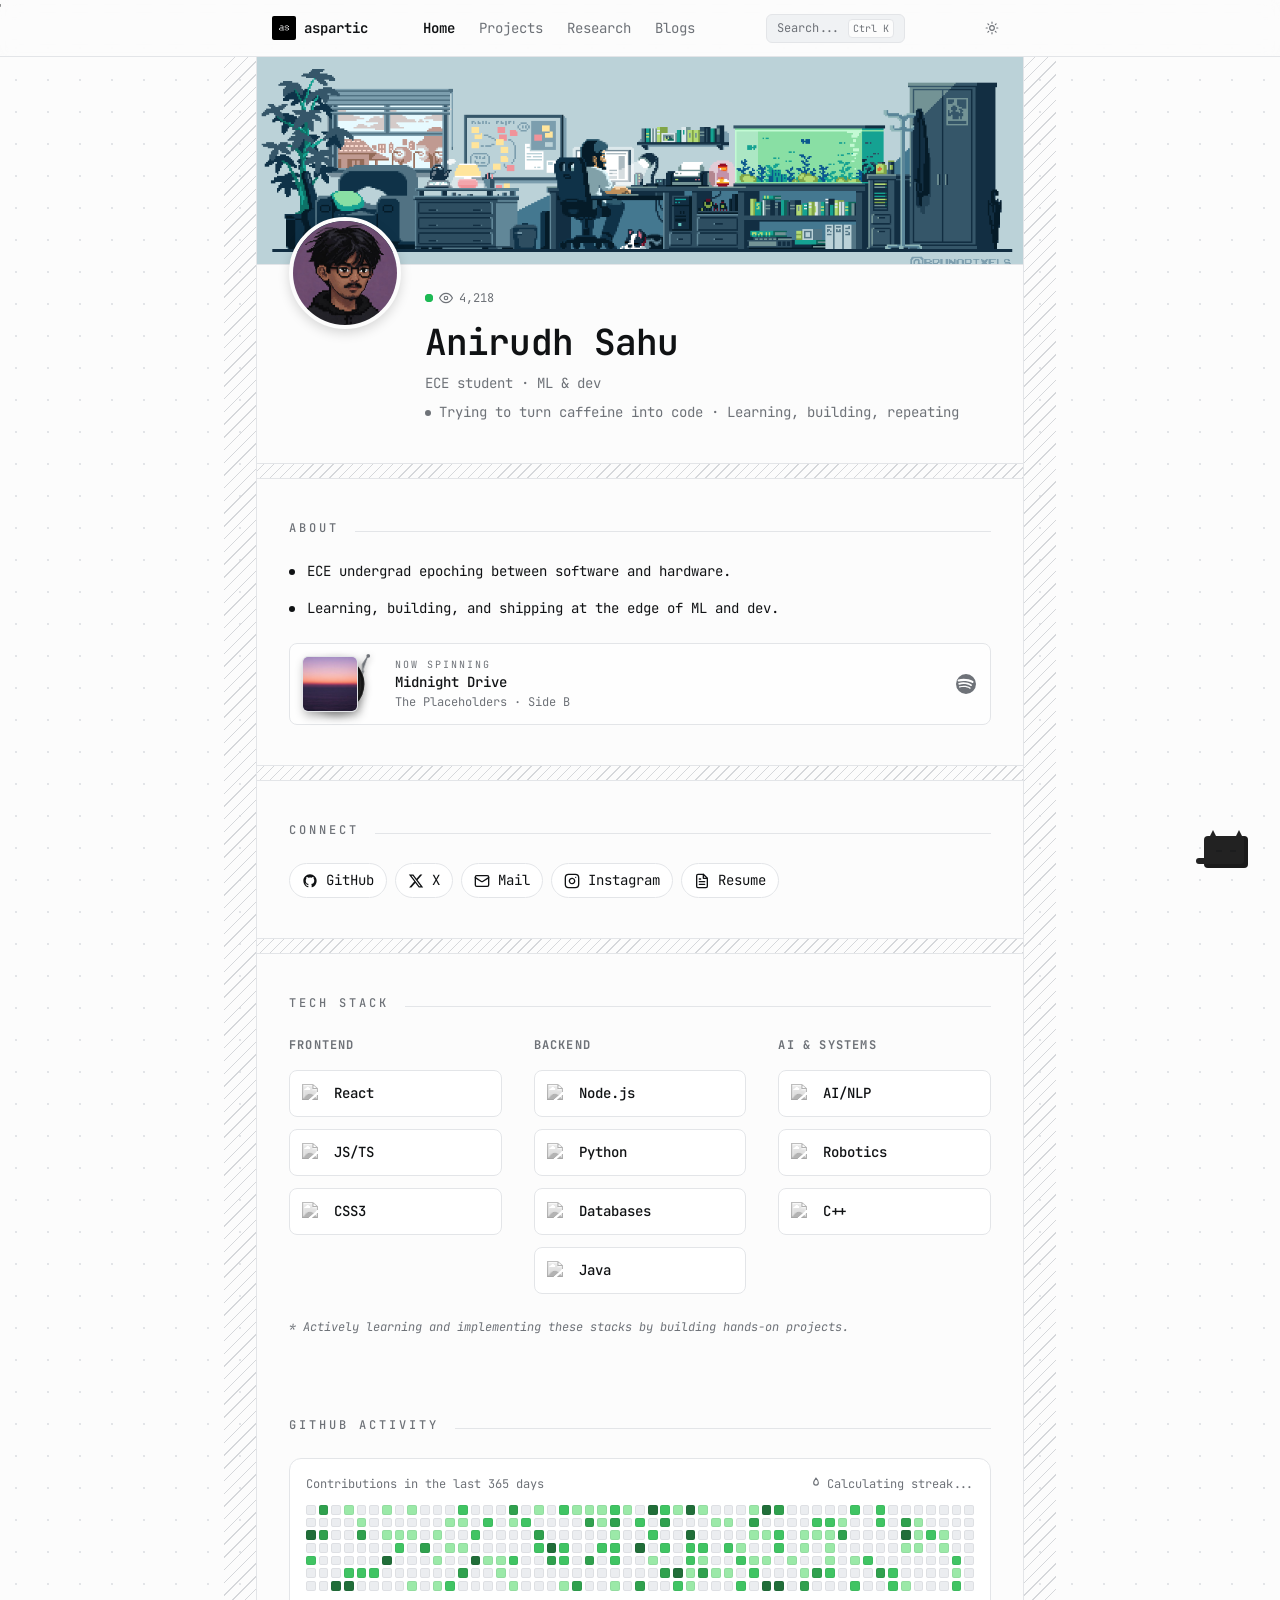
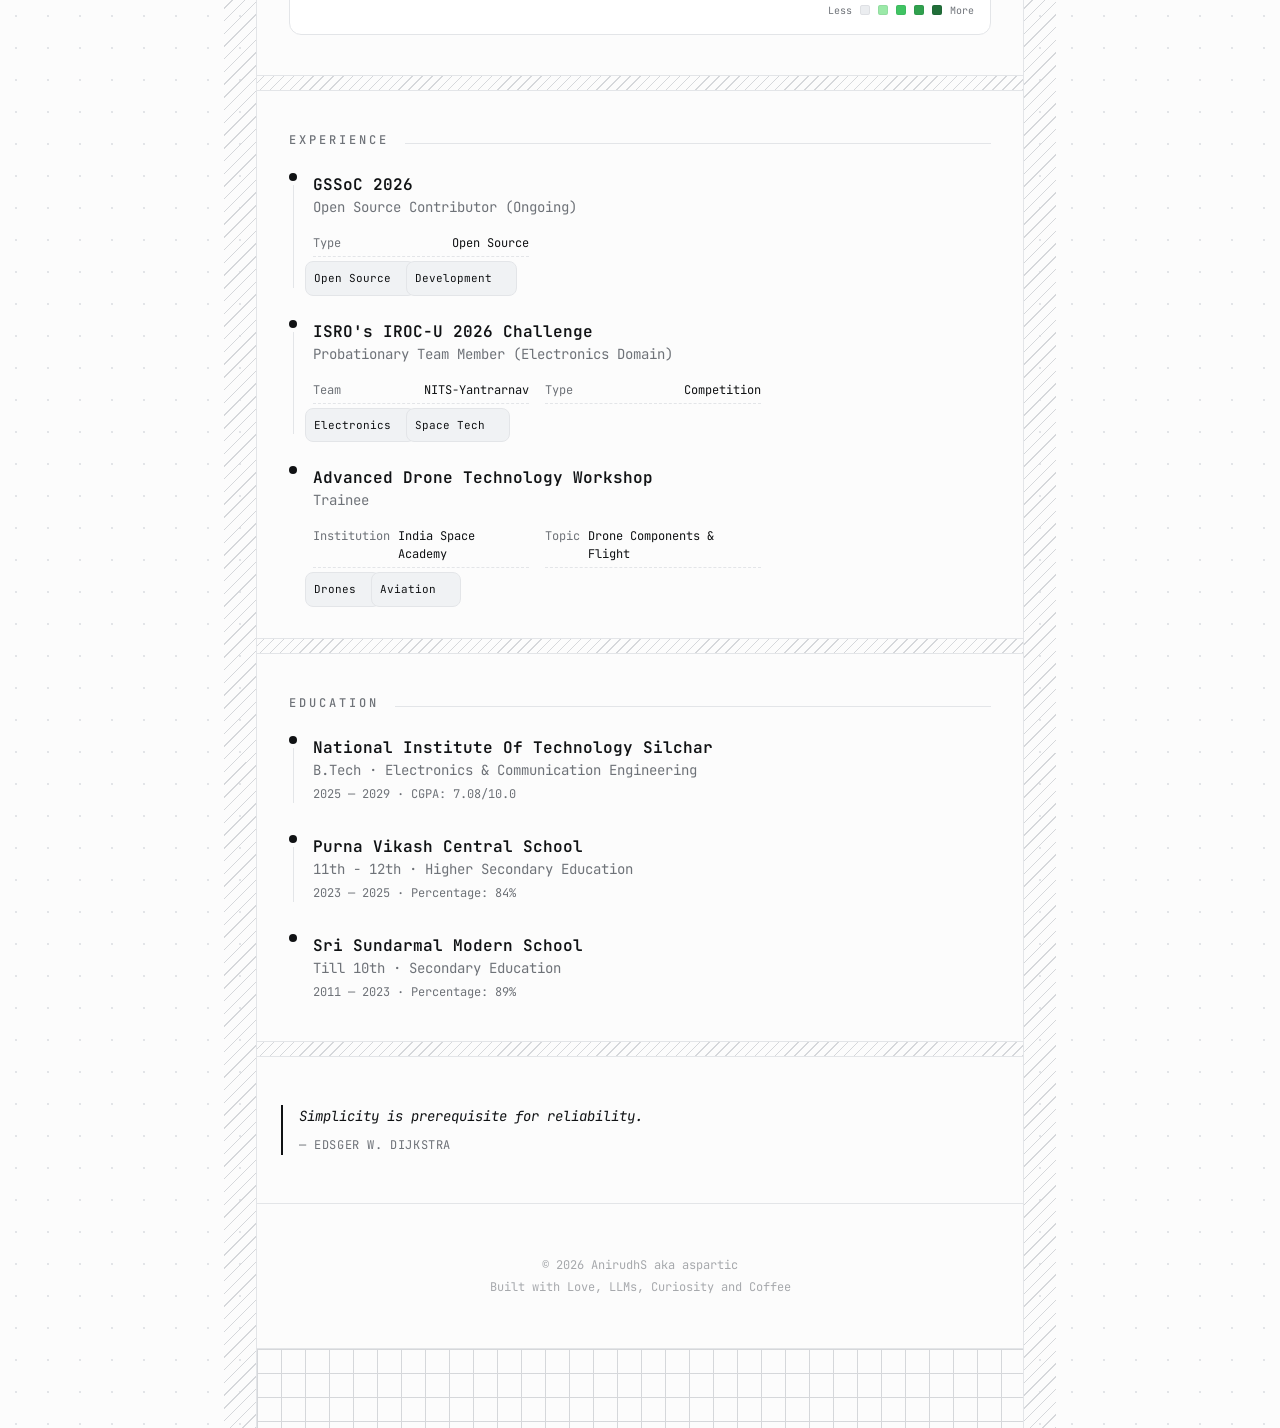
==== commit afe9a5a0: "--allow-empty-message" ====
--- a/index.html
+++ b/index.html
@@ -98,7 +98,7 @@
         <section class="block">
           <h2 class="section-title">About <span class="rule"></span></h2>
           <ul class="about-list">
-            <li><span class="bullet"></span><span>ECE student turning caffeine into code.</span></li>
+            <li><span class="bullet"></span><span>ECE undergrad epoching between software and hardware.</span></li>
             <li><span class="bullet"></span><span>Learning, building, and shipping at the edge of ML and dev.</span>
             </li>
           </ul>
@@ -373,11 +373,19 @@
               </div>
             </li>
             <li>
-              <div class="tl-rail"><span class="node"></span></div>
+              <div class="tl-rail"><span class="node"></span><span class="line"></span></div>
               <div class="tl-content">
                 <h3>Purna Vikash Central School</h3>
                 <p class="tl-role">11th - 12th · Higher Secondary Education</p>
                 <p class="tl-period">2023 — 2025 · Percentage: 84%</p>
+              </div>
+            </li>
+            <li>
+              <div class="tl-rail"><span class="node"></span></div>
+              <div class="tl-content">
+                <h3>Sri Sundarmal Modern School</h3>
+                <p class="tl-role">Till 10th · Secondary Education</p>
+                <p class="tl-period">2011 — 2023 · Percentage: 89%</p>
               </div>
             </li>
           </ol>
--- a/styles.css
+++ b/styles.css
@@ -1151,3 +1151,84 @@
   50% { transform: rotate(-45deg); }
 }
 
+/* Project Status Badges */
+.status-badge {
+  font-size: 9px;
+  font-weight: 600;
+  text-transform: uppercase;
+  letter-spacing: 0.05em;
+  padding: 2px 6px;
+  border-radius: 4px;
+  margin-left: 0.5rem;
+  display: inline-block;
+  vertical-align: middle;
+  line-height: 1.2;
+  position: relative;
+  z-index: 2;
+}
+.status-badge.progress {
+  background: oklch(0.96 0.05 80);
+  border: 1px solid oklch(0.9 0.08 80);
+  color: oklch(0.45 0.15 80);
+}
+html.dark .status-badge.progress {
+  background: oklch(0.25 0.08 80 / 40%);
+  border: 1px solid oklch(0.45 0.12 80 / 50%);
+  color: oklch(0.85 0.15 80);
+}
+
+/* Project Header Layout */
+.tl-header {
+  display: flex;
+  align-items: center;
+  justify-content: space-between;
+  gap: 1rem;
+  margin-bottom: 0.5rem;
+  flex-wrap: wrap;
+}
+
+.tl-actions {
+  display: flex;
+  align-items: center;
+  gap: 0.75rem;
+  position: relative;
+  z-index: 2;
+}
+
+/* Icon Link */
+.tl-icon-link {
+  color: var(--muted-foreground);
+  transition: color 0.2s ease;
+  display: inline-flex;
+  align-items: center;
+  justify-content: center;
+  padding: 4px;
+}
+.tl-icon-link:hover {
+  color: var(--foreground);
+}
+
+/* Pill Link */
+.tl-pill-link {
+  font-size: 10px;
+  font-weight: 600;
+  text-transform: uppercase;
+  letter-spacing: 0.05em;
+  display: inline-flex;
+  align-items: center;
+  gap: 0.35rem;
+  padding: 3px 10px;
+  border-radius: 9999px;
+  background: var(--muted);
+  border: 1px solid var(--border);
+  color: var(--foreground);
+  transition: all 0.2s ease;
+  text-decoration: none;
+}
+.tl-pill-link:hover {
+  background: var(--foreground);
+  color: var(--background);
+  border-color: var(--foreground);
+}
+
+
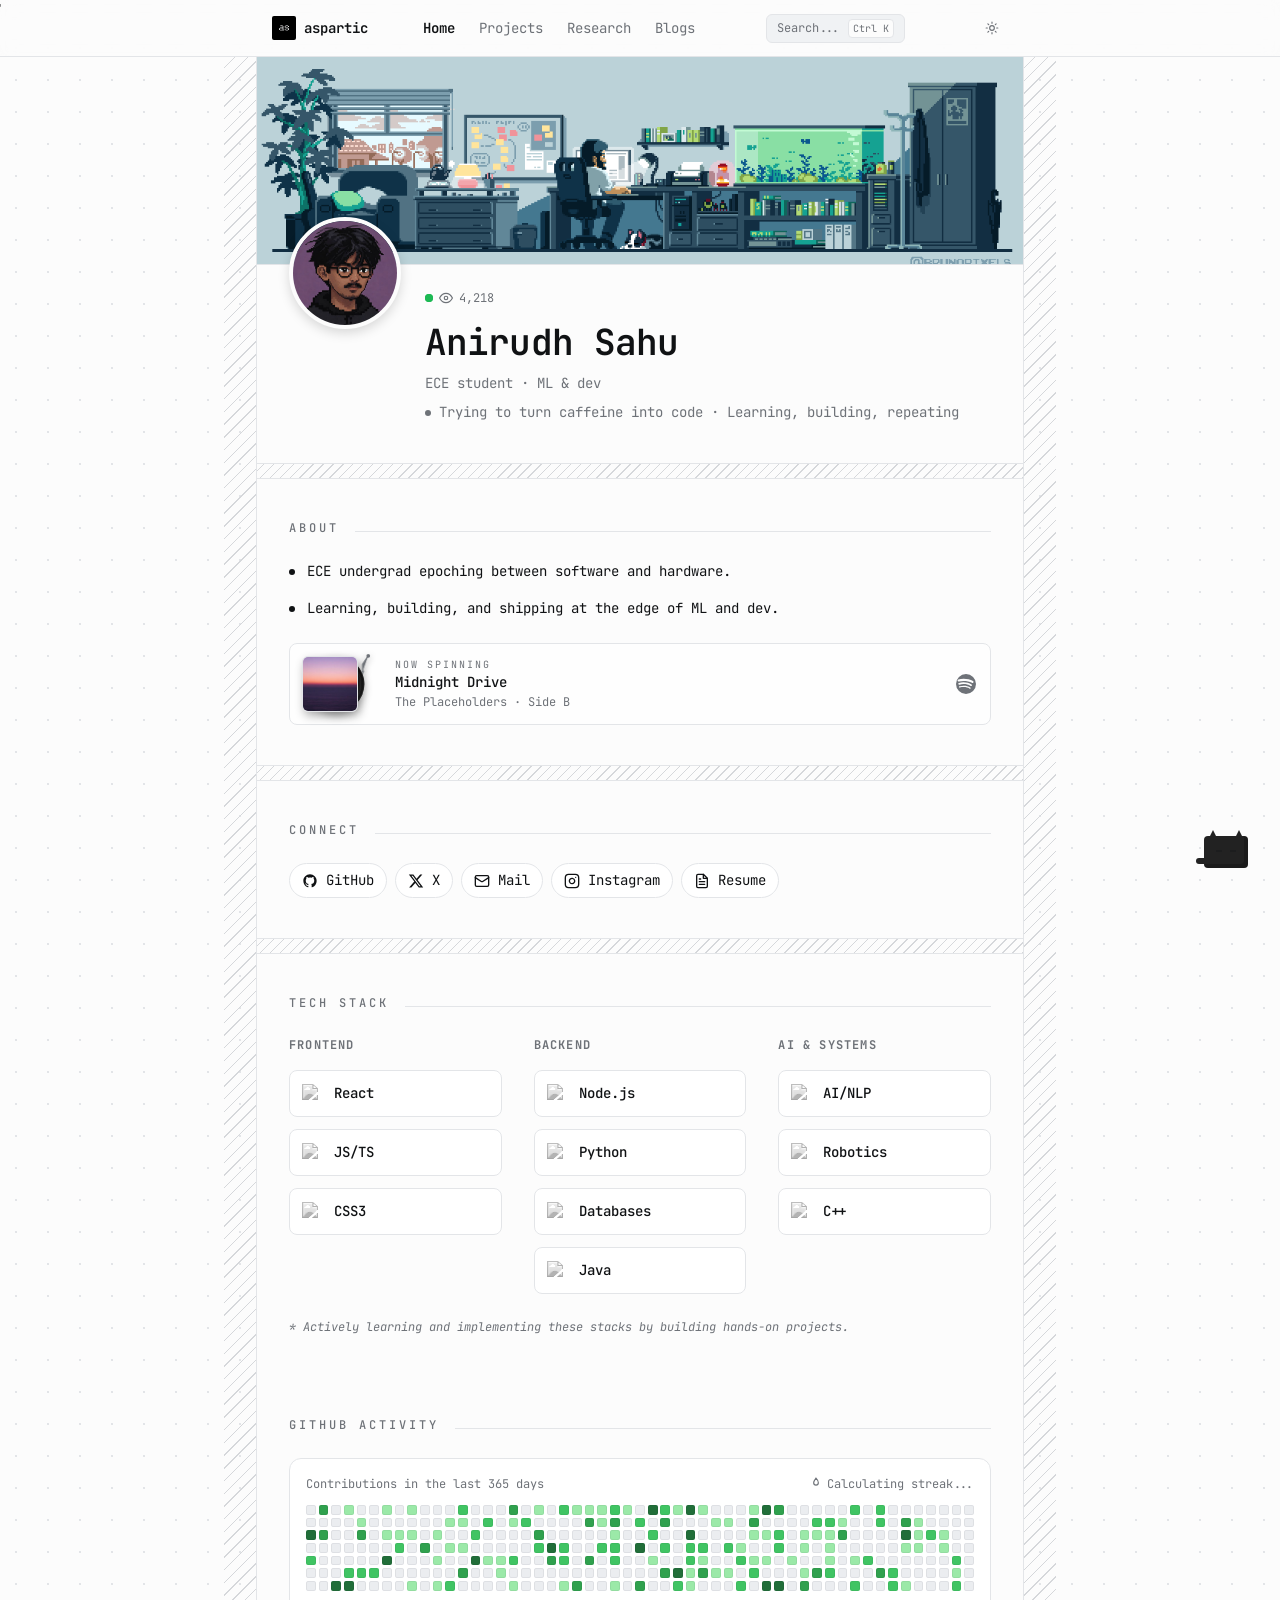
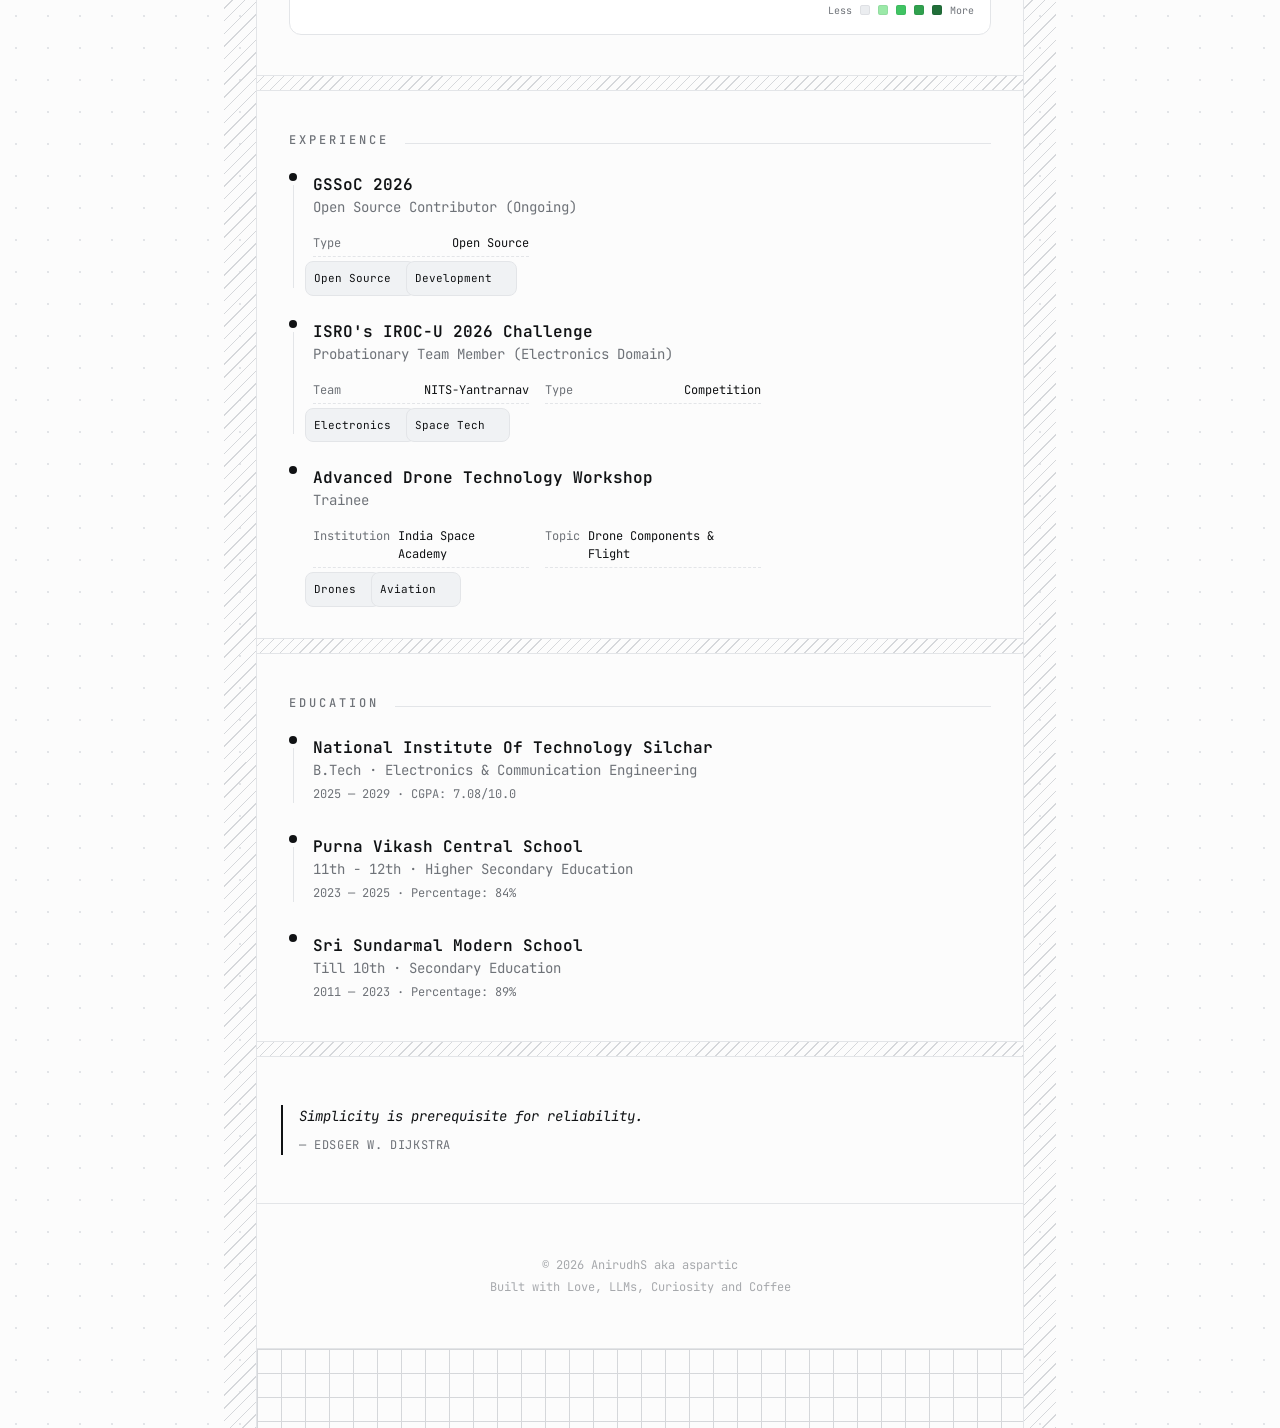
==== commit 4beb9f06: "update resume link" ====
--- a/index.html
+++ b/index.html
@@ -120,7 +120,8 @@
               </div>
               <!-- Pivoting Needle/Tonearm -->
               <div class="record-needle">
-                <svg viewBox="0 0 24 32" fill="none" stroke="currentColor" stroke-width="1.5" stroke-linecap="round" stroke-linejoin="round">
+                <svg viewBox="0 0 24 32" fill="none" stroke="currentColor" stroke-width="1.5" stroke-linecap="round"
+                  stroke-linejoin="round">
                   <circle cx="19" cy="5" r="2.5" fill="currentColor" stroke="none" />
                   <path d="M19 5 L11 16 L11 25" />
                   <path d="M9 25 L13 25 L11 29 Z" fill="currentColor" stroke="none" />
@@ -150,33 +151,39 @@
           <div class="chips">
             <a class="chip" href="https://github.com/aspartic-gthb" target="_blank" rel="noreferrer">
               <svg viewBox="0 0 24 24" fill="currentColor">
-                <path d="M12 2C6.477 2 2 6.477 2 12c0 4.42 2.865 8.166 6.839 9.489.5.092.682-.217.682-.482 0-.237-.008-.866-.013-1.7-2.782.603-3.369-1.34-3.369-1.34-.454-1.156-1.11-1.464-1.11-1.464-.908-.62.069-.608.069-.608 1.003.07 1.531 1.03 1.531 1.03.892 1.529 2.341 1.087 2.91.831.092-.646.35-1.086.636-1.336-2.22-.253-4.555-1.11-4.555-4.943 0-1.091.39-1.984 1.029-2.683-.103-.253-.446-1.27.098-2.647 0 0 .84-.269 2.75 1.025A9.564 9.564 0 0112 6.844c.85.004 1.705.115 2.504.337 1.909-1.294 2.747-1.025 2.747-1.025.546 1.377.203 2.394.1 2.647.64.699 1.028 1.592 1.028 2.683 0 3.842-2.339 4.687-4.566 4.935.359.309.678.919.678 1.852 0 1.336-.012 2.415-.012 2.743 0 .267.18.577.688.479C19.138 20.162 22 16.418 22 12c0-5.523-4.477-10-10-10z" />
+                <path
+                  d="M12 2C6.477 2 2 6.477 2 12c0 4.42 2.865 8.166 6.839 9.489.5.092.682-.217.682-.482 0-.237-.008-.866-.013-1.7-2.782.603-3.369-1.34-3.369-1.34-.454-1.156-1.11-1.464-1.11-1.464-.908-.62.069-.608.069-.608 1.003.07 1.531 1.03 1.531 1.03.892 1.529 2.341 1.087 2.91.831.092-.646.35-1.086.636-1.336-2.22-.253-4.555-1.11-4.555-4.943 0-1.091.39-1.984 1.029-2.683-.103-.253-.446-1.27.098-2.647 0 0 .84-.269 2.75 1.025A9.564 9.564 0 0112 6.844c.85.004 1.705.115 2.504.337 1.909-1.294 2.747-1.025 2.747-1.025.546 1.377.203 2.394.1 2.647.64.699 1.028 1.592 1.028 2.683 0 3.842-2.339 4.687-4.566 4.935.359.309.678.919.678 1.852 0 1.336-.012 2.415-.012 2.743 0 .267.18.577.688.479C19.138 20.162 22 16.418 22 12c0-5.523-4.477-10-10-10z" />
               </svg>
               GitHub
             </a>
             <a class="chip" href="https://x.com/Aspartic2314" target="_blank" rel="noreferrer">
               <svg viewBox="0 0 24 24" fill="currentColor">
-                <path d="M18.244 2.25h3.308l-7.227 8.26 8.502 11.24H16.17l-5.214-6.817L4.99 21.75H1.68l7.73-8.835L1.254 2.25H8.08l4.713 6.231zm-1.161 17.52h1.833L7.084 4.126H5.117z" />
+                <path
+                  d="M18.244 2.25h3.308l-7.227 8.26 8.502 11.24H16.17l-5.214-6.817L4.99 21.75H1.68l7.73-8.835L1.254 2.25H8.08l4.713 6.231zm-1.161 17.52h1.833L7.084 4.126H5.117z" />
               </svg>
               X
             </a>
             <a class="chip" href="mailto:anirudhsahu6001@gmail.com" target="_blank" rel="noreferrer">
-              <svg viewBox="0 0 24 24" fill="none" stroke="currentColor" stroke-width="2" stroke-linecap="round" stroke-linejoin="round">
+              <svg viewBox="0 0 24 24" fill="none" stroke="currentColor" stroke-width="2" stroke-linecap="round"
+                stroke-linejoin="round">
                 <rect x="2" y="4" width="20" height="16" rx="2" />
                 <path d="m22 7-8.97 5.7a1.94 1.94 0 0 1-2.06 0L2 7" />
               </svg>
               Mail
             </a>
             <a class="chip" href="https://www.instagram.com/asp_artic" target="_blank" rel="noreferrer">
-              <svg viewBox="0 0 24 24" fill="none" stroke="currentColor" stroke-width="2" stroke-linecap="round" stroke-linejoin="round">
+              <svg viewBox="0 0 24 24" fill="none" stroke="currentColor" stroke-width="2" stroke-linecap="round"
+                stroke-linejoin="round">
                 <rect x="2" y="2" width="20" height="20" rx="5" ry="5" />
                 <path d="M16 11.37A4 4 0 1 1 12.63 8 4 4 0 0 1 16 11.37z" />
                 <line x1="17.5" y1="6.5" x2="17.51" y2="6.5" />
               </svg>
               Instagram
             </a>
-            <a class="chip" href="https://drive.google.com/file/d/1Z7ux_5kCLrzZ9N9q4BgLb0wwg825UCfH/view?usp=sharing" target="_blank" rel="noreferrer">
-              <svg viewBox="0 0 24 24" fill="none" stroke="currentColor" stroke-width="2" stroke-linecap="round" stroke-linejoin="round">
+            <a class="chip" href="https://drive.google.com/file/d/12Yxax0Bn7w4tdybvRBOWAs5fnjSoTlQh/view?usp=sharing"
+              target="_blank" rel="noreferrer">
+              <svg viewBox="0 0 24 24" fill="none" stroke="currentColor" stroke-width="2" stroke-linecap="round"
+                stroke-linejoin="round">
                 <path d="M14 2H6a2 2 0 0 0-2 2v16a2 2 0 0 0 2 2h12a2 2 0 0 0 2-2V8z" />
                 <polyline points="14 2 14 8 20 8" />
                 <line x1="16" y1="13" x2="8" y2="13" />
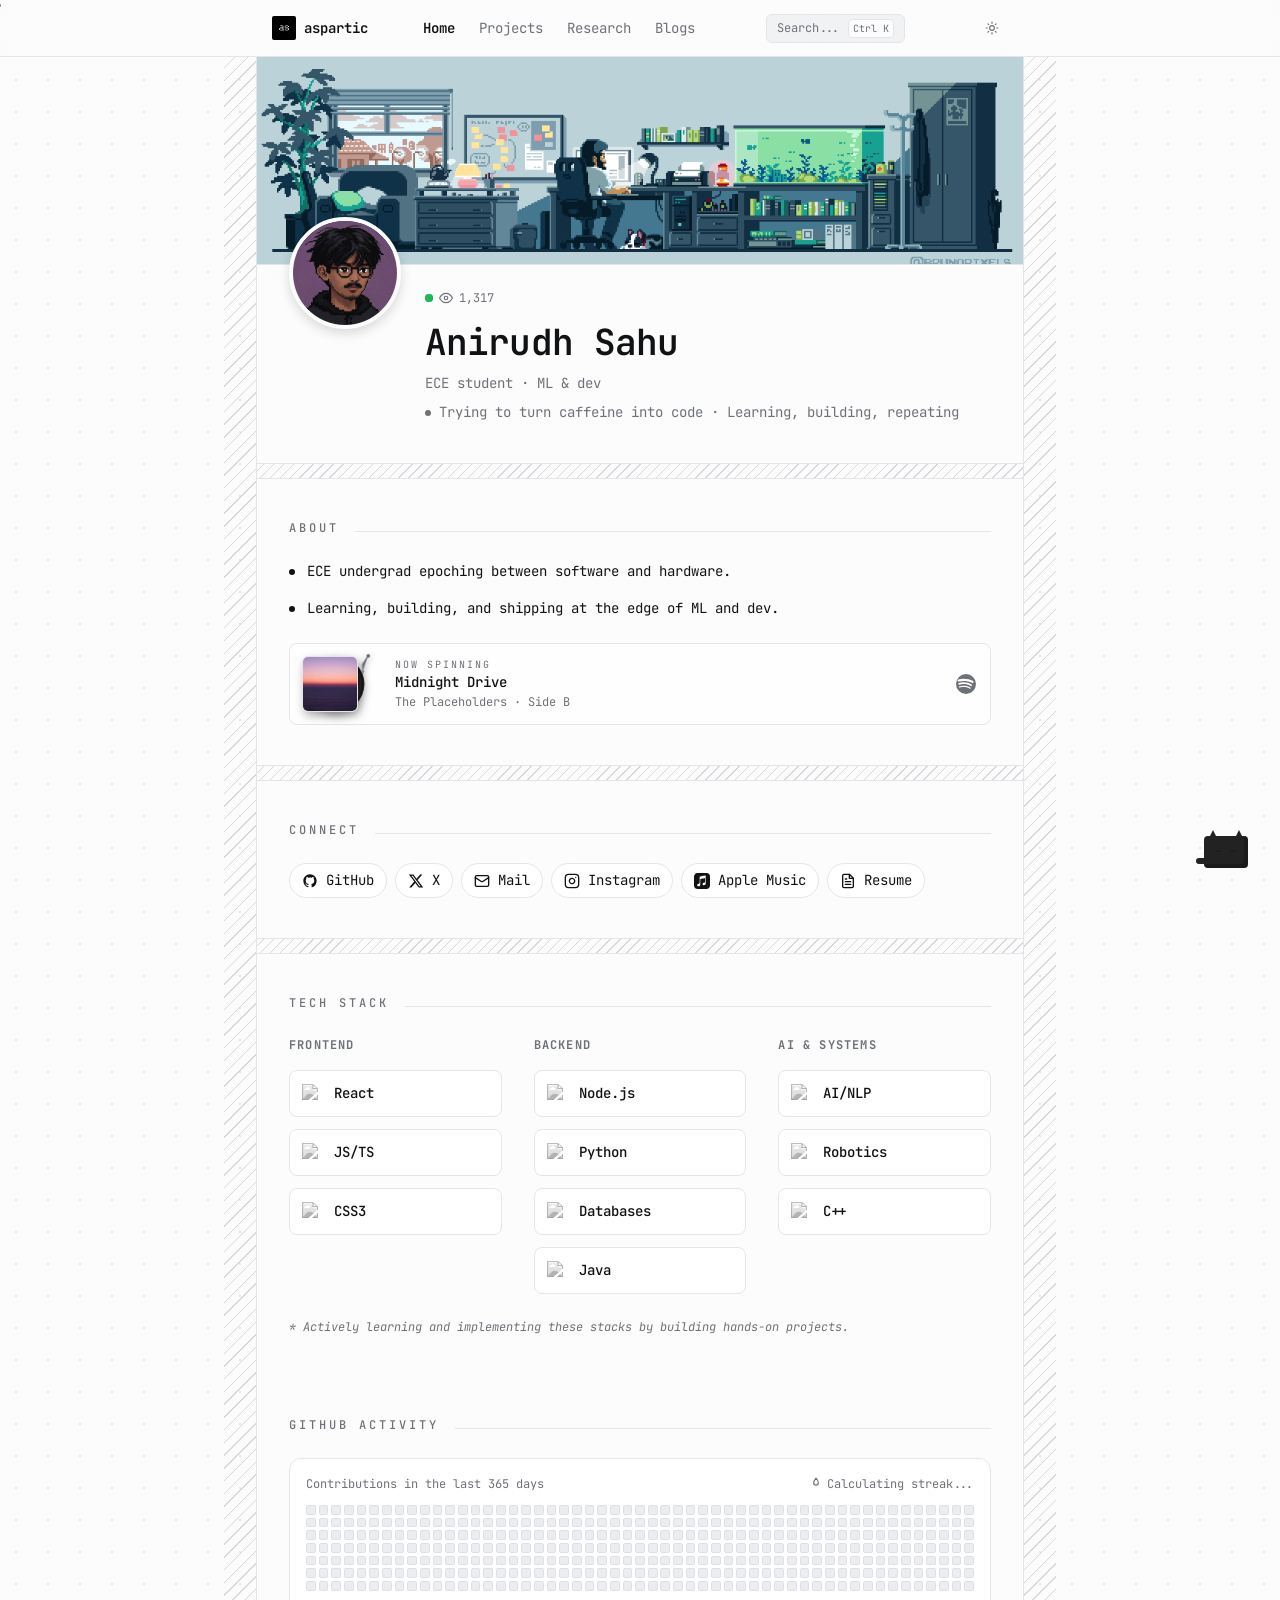
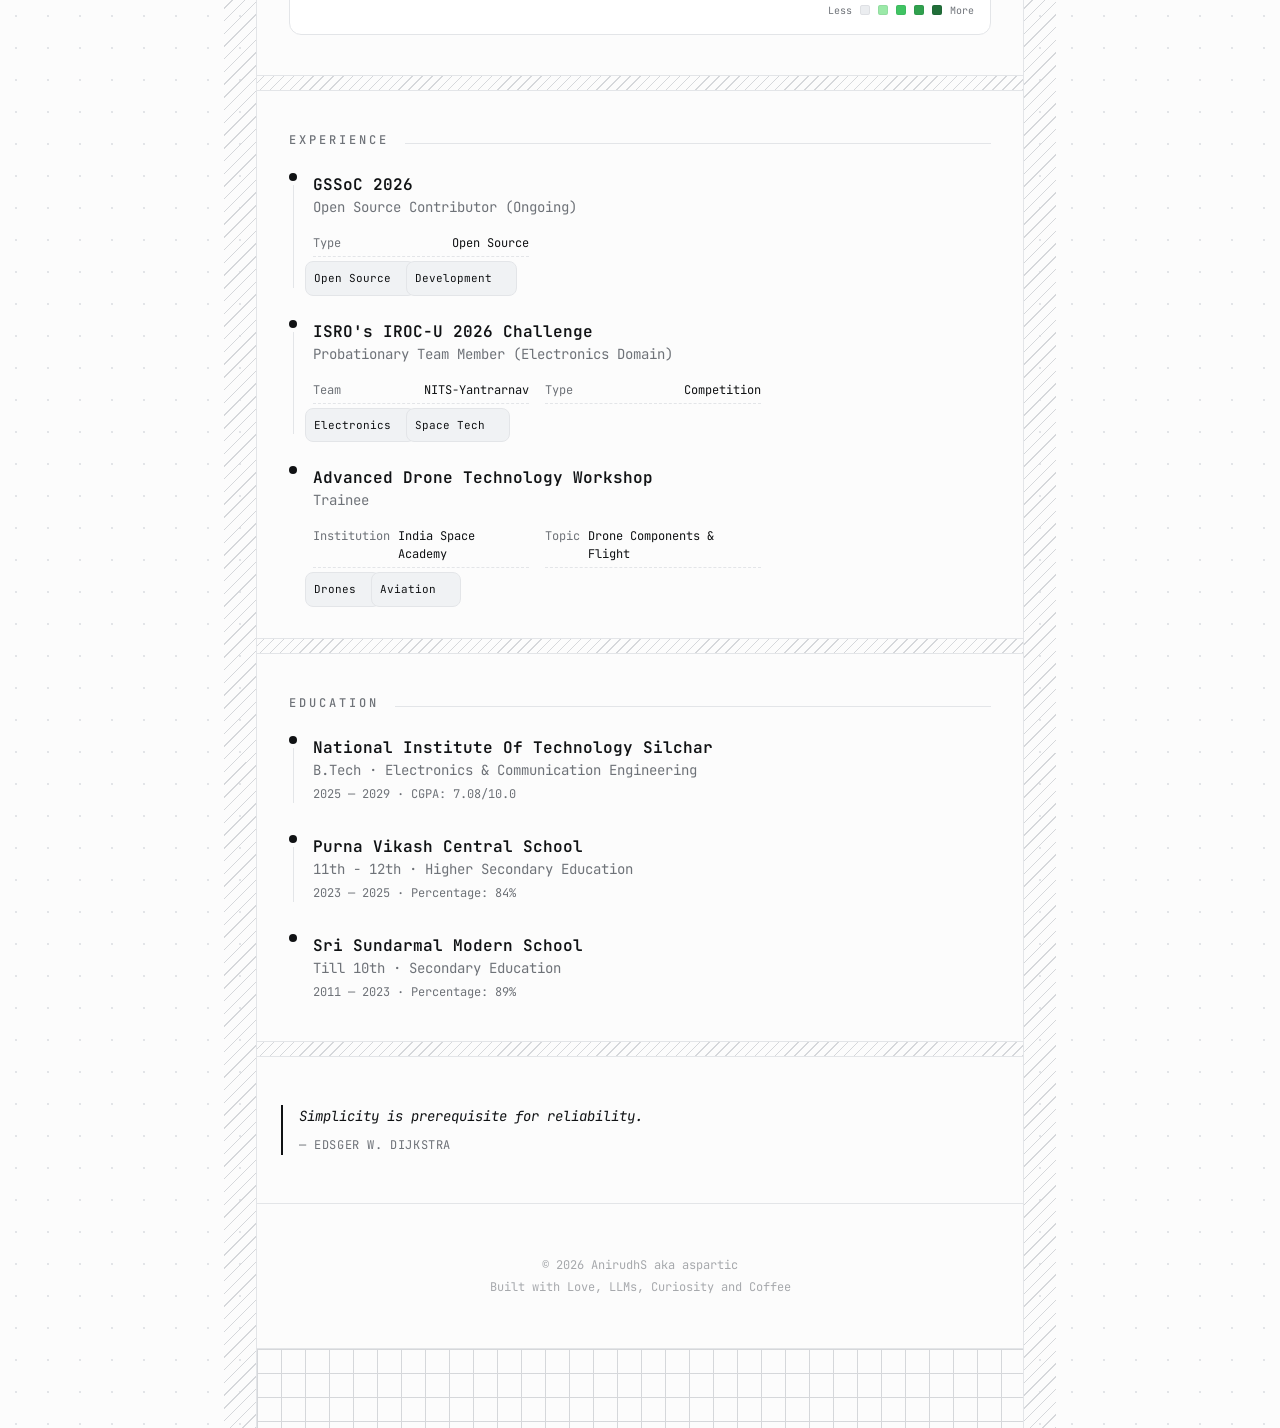
==== commit a5baa3aa: "added new projects" ====
--- a/index.html
+++ b/index.html
@@ -73,7 +73,7 @@
                   <path d="M1 12s4-8 11-8 11 8 11 8-4 8-11 8-11-8-11-8z" />
                   <circle cx="12" cy="12" r="3" />
                 </svg>
-                <span id="viewCount">12,345</span>
+                <span id="viewCount">--</span>
               </span>
             </div>
             <h1>
@@ -179,6 +179,12 @@
                 <line x1="17.5" y1="6.5" x2="17.51" y2="6.5" />
               </svg>
               Instagram
+            </a>
+            <a class="chip" href="https://music.apple.com/profile/aspartic" target="_blank" rel="noreferrer">
+              <svg viewBox="0 0 24 24" fill="currentColor">
+                <path d="M23.994 6.124a9.23 9.23 0 00-.24-2.19c-.317-1.31-1.062-2.31-2.18-3.043a5.022 5.022 0 00-1.877-.726 10.496 10.496 0 00-1.564-.15c-.04-.003-.083-.01-.124-.013H5.986c-.152.01-.303.017-.455.026-.747.043-1.49.123-2.193.4-1.336.53-2.3 1.452-2.865 2.78-.192.448-.292.925-.363 1.408-.056.392-.088.785-.1 1.18 0 .032-.007.062-.01.093v12.223c.01.14.017.283.027.424.05.815.154 1.624.497 2.373.65 1.42 1.738 2.353 3.234 2.801.42.127.856.187 1.293.228.555.053 1.11.06 1.667.06h11.03a12.5 12.5 0 001.57-.1c.822-.106 1.596-.35 2.295-.81a5.046 5.046 0 001.88-2.207c.186-.42.293-.87.37-1.324.113-.675.138-1.358.137-2.04-.002-3.8 0-7.595-.003-11.393zm-6.423 3.99v5.712c0 .417-.058.827-.244 1.206-.29.59-.76.962-1.388 1.14-.35.1-.706.157-1.07.173-.95.045-1.773-.6-1.943-1.536a1.88 1.88 0 011.038-2.022c.323-.16.67-.25 1.018-.324.378-.082.758-.153 1.134-.24.274-.063.457-.23.51-.516a.904.904 0 00.02-.193c0-1.815 0-3.63-.002-5.443a.725.725 0 00-.026-.185c-.04-.15-.15-.243-.304-.234-.16.01-.318.035-.475.066-.76.15-1.52.303-2.28.456l-2.325.47-1.374.278c-.016.003-.032.01-.048.013-.277.077-.377.203-.39.49-.002.042 0 .086 0 .13-.002 2.602 0 5.204-.003 7.805 0 .42-.047.836-.215 1.227-.278.64-.77 1.04-1.434 1.233-.35.1-.71.16-1.075.172-.96.036-1.755-.6-1.92-1.544-.14-.812.23-1.685 1.154-2.075.357-.15.73-.232 1.108-.31.287-.06.575-.116.86-.177.383-.083.583-.323.6-.714v-.15c0-2.96 0-5.922.002-8.882 0-.123.013-.25.042-.37.07-.285.273-.448.546-.518.255-.066.515-.112.774-.165.733-.15 1.466-.296 2.2-.444l2.27-.46c.67-.134 1.34-.27 2.01-.403.22-.043.442-.088.663-.106.31-.025.523.17.554.482.008.073.012.148.012.223.002 1.91.002 3.822 0 5.732z"/>
+              </svg>
+              Apple Music
             </a>
             <a class="chip" href="https://drive.google.com/file/d/12Yxax0Bn7w4tdybvRBOWAs5fnjSoTlQh/view?usp=sharing"
               target="_blank" rel="noreferrer">
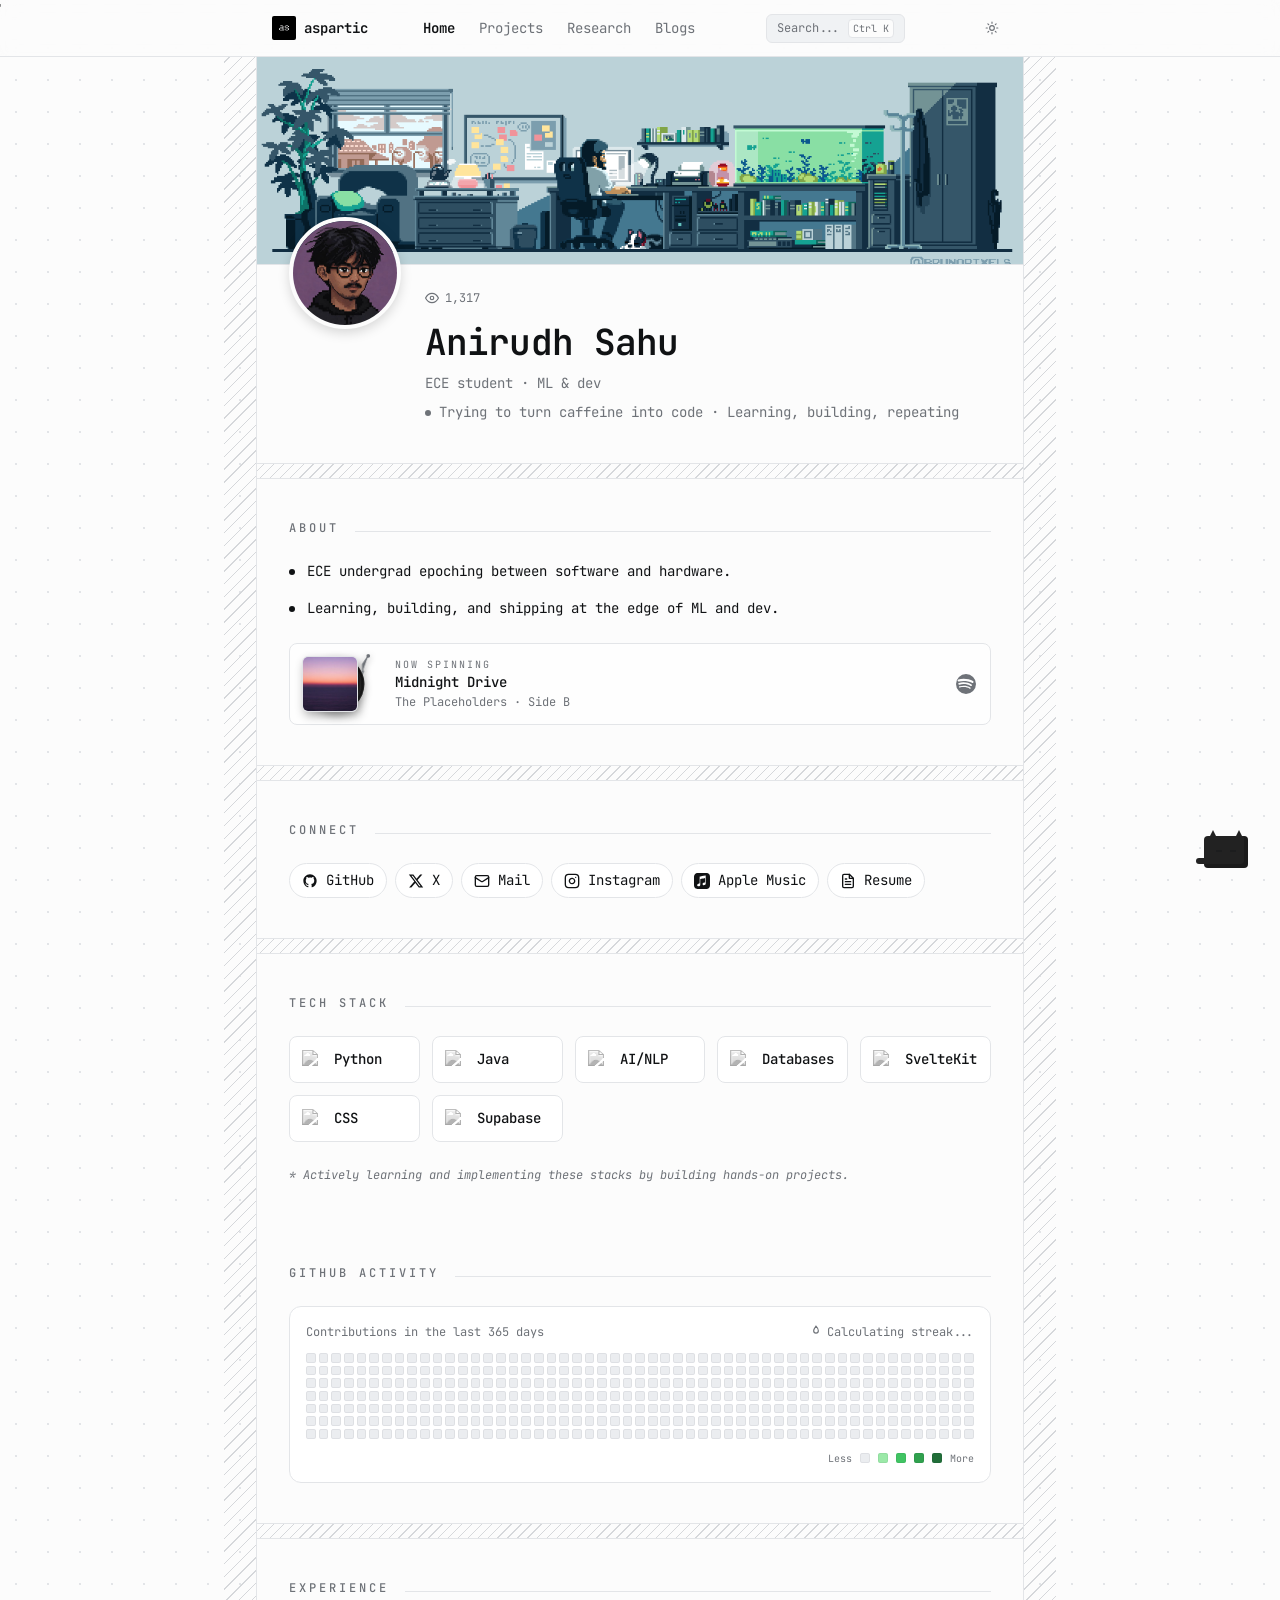
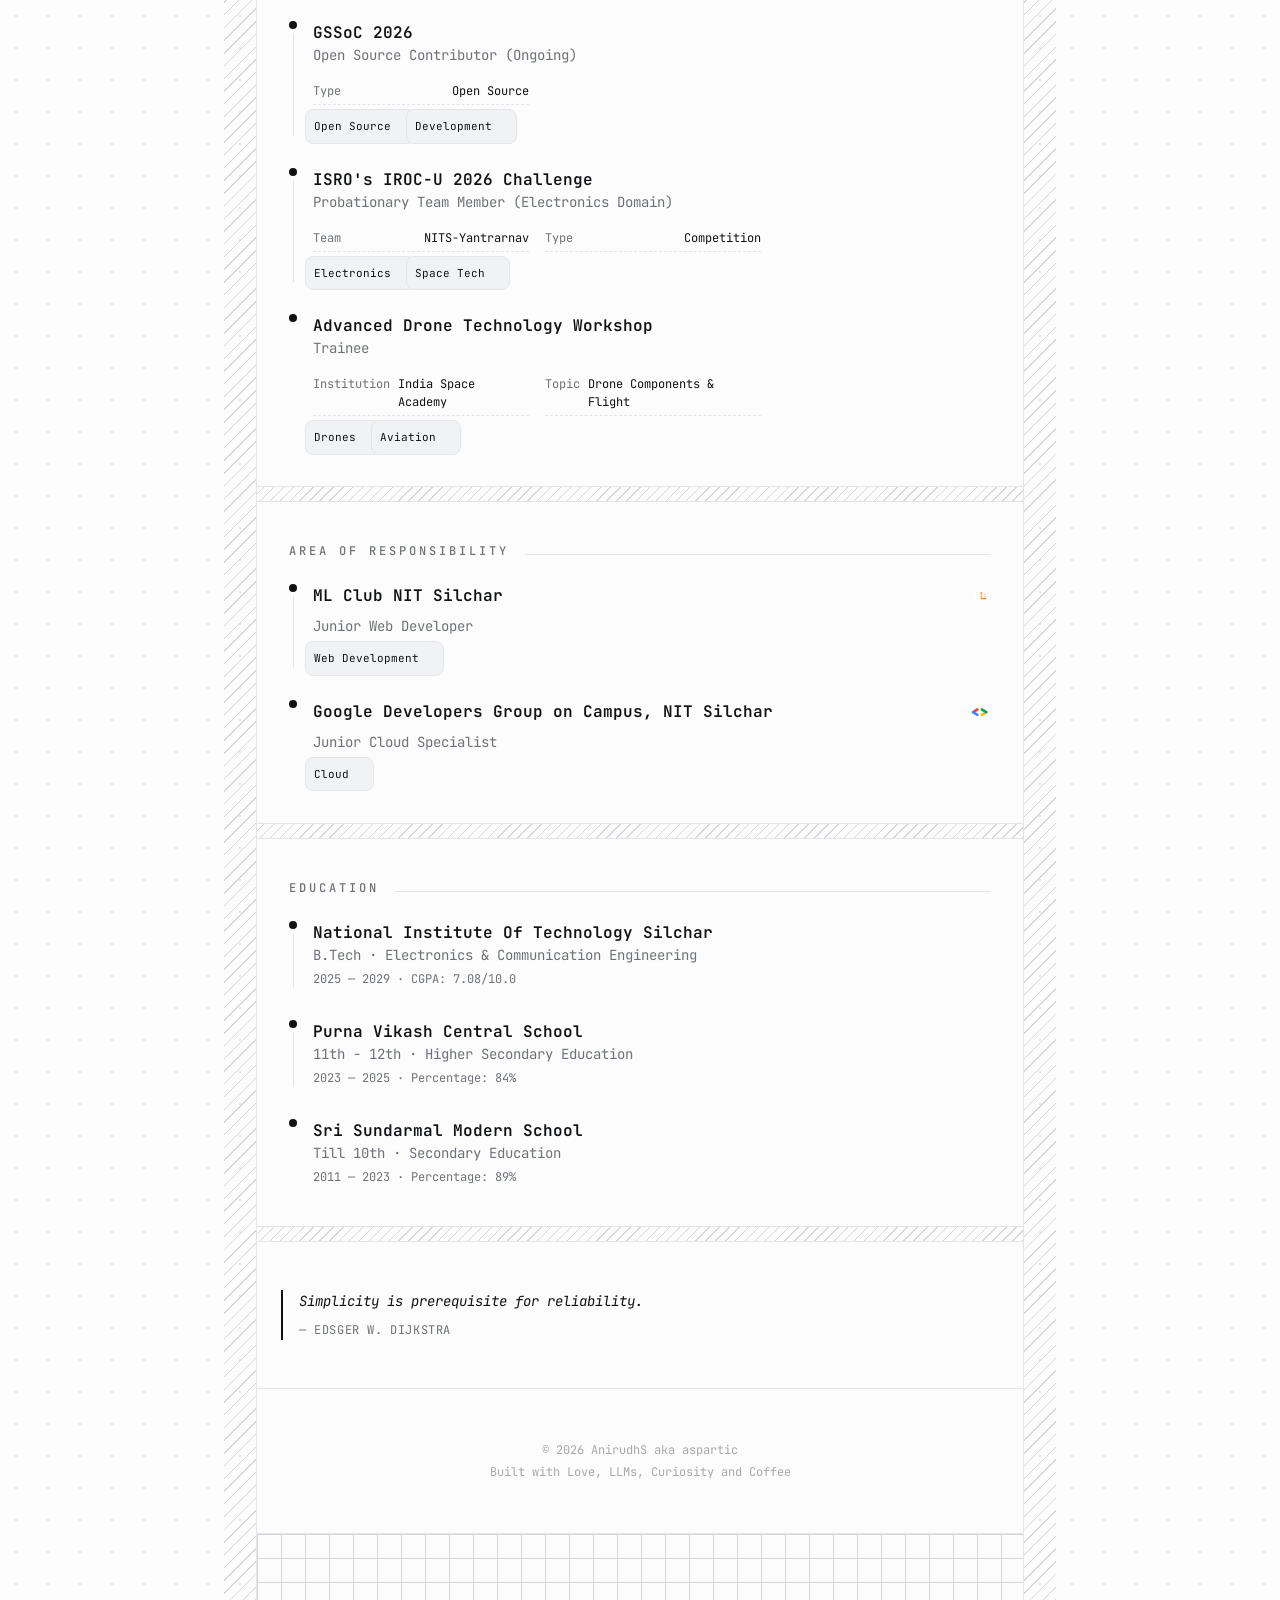
==== commit cd2c58ff: "minor updates done" ====
--- a/index.html
+++ b/index.html
@@ -68,7 +68,6 @@
           <div>
             <div class="profile-meta">
               <span style="display:inline-flex; align-items:center; gap:6px;">
-                <span class="pulse-dot"></span>
                 <svg width="14" height="14" viewBox="0 0 24 24" fill="none" stroke="currentColor" stroke-width="2">
                   <path d="M1 12s4-8 11-8 11 8 11 8-4 8-11 8-11-8-11-8z" />
                   <circle cx="12" cy="12" r="3" />
@@ -206,64 +205,35 @@
         <!-- Tech Stack -->
         <section class="block">
           <h2 class="section-title">Tech Stack <span class="rule"></span></h2>
-          <div class="tech-container">
-            <div class="tech-category">
-              <h3>Frontend</h3>
-              <div class="tech-items">
-                <div class="tech-item" title="React & React Native">
-                  <img src="https://cdn.simpleicons.org/react/61DAFB" alt="React" class="tech-logo" />
-                  <span>React</span>
-                </div>
-                <div class="tech-item" title="JavaScript / TypeScript">
-                  <img src="https://cdn.simpleicons.org/javascript/F7DF1E" alt="JS" class="tech-logo" />
-                  <span>JS/TS</span>
-                </div>
-                <div class="tech-item" title="Modern CSS">
-                  <img src="https://cdn.simpleicons.org/css/1572B6" alt="CSS" class="tech-logo" />
-                  <span>CSS3</span>
-                </div>
-              </div>
-            </div>
-
-            <div class="tech-category">
-              <h3>Backend</h3>
-              <div class="tech-items">
-                <div class="tech-item" title="Node.js & Express">
-                  <img src="https://cdn.simpleicons.org/nodedotjs/339933" alt="Node.js" class="tech-logo" />
-                  <span>Node.js</span>
-                </div>
-                <div class="tech-item" title="Python & FastAPI">
-                  <img src="https://cdn.simpleicons.org/python/3776AB" alt="Python" class="tech-logo" />
-                  <span>Python</span>
-                </div>
-                <div class="tech-item" title="Databases (NoSQL & SQL)">
-                  <img src="https://cdn.simpleicons.org/mongodb/47A248" alt="Databases" class="tech-logo" />
-                  <span>Databases</span>
-                </div>
-                <div class="tech-item" title="Java">
-                  <img src="https://cdn.jsdelivr.net/gh/devicons/devicon@latest/icons/java/java-original.svg" alt="Java"
-                    class="tech-logo" />
-                  <span>Java</span>
-                </div>
-              </div>
-            </div>
-
-            <div class="tech-category">
-              <h3>AI & Systems</h3>
-              <div class="tech-items">
-                <div class="tech-item" title="Gemini & LLMs">
-                  <img src="https://cdn.simpleicons.org/googlegemini/8E75B2" alt="AI" class="tech-logo" />
-                  <span>AI/NLP</span>
-                </div>
-                <div class="tech-item" title="Arduino & Embedded">
-                  <img src="https://cdn.simpleicons.org/arduino/00979D" alt="Arduino" class="tech-logo" />
-                  <span>Robotics</span>
-                </div>
-                <div class="tech-item" title="C++">
-                  <img src="https://cdn.simpleicons.org/cplusplus/00599C" alt="C++" class="tech-logo" />
-                  <span>C++</span>
-                </div>
-              </div>
+          <div class="tech-items">
+            <div class="tech-item" title="Python & FastAPI">
+              <img src="https://cdn.simpleicons.org/python/3776AB" alt="Python" class="tech-logo" />
+              <span>Python</span>
+            </div>
+            <div class="tech-item" title="Java">
+              <img src="https://cdn.jsdelivr.net/gh/devicons/devicon@latest/icons/java/java-original.svg" alt="Java"
+                class="tech-logo" />
+              <span>Java</span>
+            </div>
+            <div class="tech-item" title="Gemini & LLMs">
+              <img src="https://cdn.simpleicons.org/googlegemini/8E75B2" alt="AI" class="tech-logo" />
+              <span>AI/NLP</span>
+            </div>
+            <div class="tech-item" title="Databases (NoSQL & SQL)">
+              <img src="https://cdn.simpleicons.org/mongodb/47A248" alt="Databases" class="tech-logo" />
+              <span>Databases</span>
+            </div>
+            <div class="tech-item" title="Svelte & SvelteKit">
+              <img src="https://cdn.simpleicons.org/svelte/FF3E00" alt="SvelteKit" class="tech-logo" />
+              <span>SvelteKit</span>
+            </div>
+            <div class="tech-item" title="Modern CSS">
+              <img src="https://cdn.simpleicons.org/css/1572B6" alt="CSS" class="tech-logo" />
+              <span>CSS</span>
+            </div>
+            <div class="tech-item" title="Supabase & BaaS">
+              <img src="https://cdn.simpleicons.org/supabase/3FCF8E" alt="Supabase" class="tech-logo" />
+              <span>Supabase</span>
             </div>
           </div>
           <p style="color: var(--muted-foreground); font-size: 0.75rem; margin-top: 1.5rem; font-style: italic;">
@@ -365,6 +335,41 @@
                 <ul class="tl-tags">
                   <li>Drones</li>
                   <li>Aviation</li>
+                </ul>
+              </div>
+            </li>
+          </ol>
+        </section>
+
+        <div class="divider"></div>
+
+        <!-- Area Of Responsibility -->
+        <section class="block">
+          <h2 class="section-title">Area Of Responsibility <span class="rule"></span></h2>
+          <ol class="timeline">
+            <li>
+              <div class="tl-rail"><span class="node"></span><span class="line"></span></div>
+              <div class="tl-content">
+                <div class="tl-header">
+                  <h3>ML Club NIT Silchar</h3>
+                  <img src="assets/ML.png" alt="ML Club Logo" class="tl-logo" />
+                </div>
+                <p class="tl-role">Junior Web Developer</p>
+                <ul class="tl-tags">
+                  <li>Web Development</li>
+                </ul>
+              </div>
+            </li>
+            <li>
+              <div class="tl-rail"><span class="node"></span></div>
+              <div class="tl-content">
+                <div class="tl-header">
+                  <h3>Google Developers Group on Campus, NIT Silchar</h3>
+                  <img src="assets/gdgc.png" alt="GDGC Logo" class="tl-logo" />
+                </div>
+                <p class="tl-role">Junior Cloud Specialist</p>
+                <ul class="tl-tags">
+                  <li>Cloud</li>
                 </ul>
               </div>
             </li>
--- a/styles.css
+++ b/styles.css
@@ -615,6 +615,8 @@
 .tl-rail .node { height: 0.5rem; width: 0.5rem; border-radius: 9999px; background: var(--foreground); }
 .tl-rail .line { margin-top: 0.25rem; flex: 1; width: 1px; background: var(--border); }
 .tl-content { position: relative; }
+.tl-header { display: flex; align-items: center; gap: 0.5rem; margin-bottom: 0.25rem; }
+.tl-logo { width: 1.375rem; height: 1.375rem; object-fit: contain; border-radius: 0.25rem; flex-shrink: 0; }
 .tl-content h3 { font-size: 1rem; font-weight: 600; }
 .tl-content h3 a:hover { text-decoration: underline; text-underline-offset: 4px; }
 .tl-content h3 a::after {
@@ -787,26 +789,6 @@
   .pixel-pet { bottom: 1rem; right: 1rem; transform: scale(0.8); }
 }
 
-/* Pulse Dot Animation */
-.pulse-dot {
-  width: 8px;
-  height: 8px;
-  background-color: #1DB954;
-  border-radius: 50%;
-  position: relative;
-}
-.pulse-dot::after {
-  content: "";
-  position: absolute;
-  top: 0; left: 0; right: 0; bottom: 0;
-  border-radius: 50%;
-  background-color: #1DB954;
-  animation: pulse-ring 1.5s cubic-bezier(0.215, 0.61, 0.355, 1) infinite;
-}
-@keyframes pulse-ring {
-  0% { transform: scale(0.33); opacity: 0.8; }
-  80%, 100% { transform: scale(2.5); opacity: 0; }
-}
 /* The Signoff: Footer credits and legal bits */
 .footer {
   padding: 2.5rem 1.5rem;
@@ -864,26 +846,16 @@
   filter: drop-shadow(0 10px 15px rgba(0,0,0,0.3));
 }
 
-/* Tech Stack: Categorized grid of tools */
-.tech-container {
+/* Tech Stack: Grid of tools */
+.tech-items {
   display: grid;
-  grid-template-columns: 1fr;
-  gap: 2rem;
-}
-@media (min-width: 768px) {
-  .tech-container { grid-template-columns: repeat(3, 1fr); }
-}
-.tech-category h3 {
-  font-size: 0.75rem;
-  color: var(--muted-foreground);
-  margin-bottom: 1rem;
-  text-transform: uppercase;
-  letter-spacing: 0.1em;
-}
-.tech-items {
-  display: flex;
-  flex-direction: column;
+  grid-template-columns: repeat(2, 1fr);
   gap: 0.75rem;
+}
+@media (min-width: 640px) {
+  .tech-items {
+    grid-template-columns: repeat(auto-fill, minmax(130px, 1fr));
+  }
 }
 .tech-item {
   display: flex;
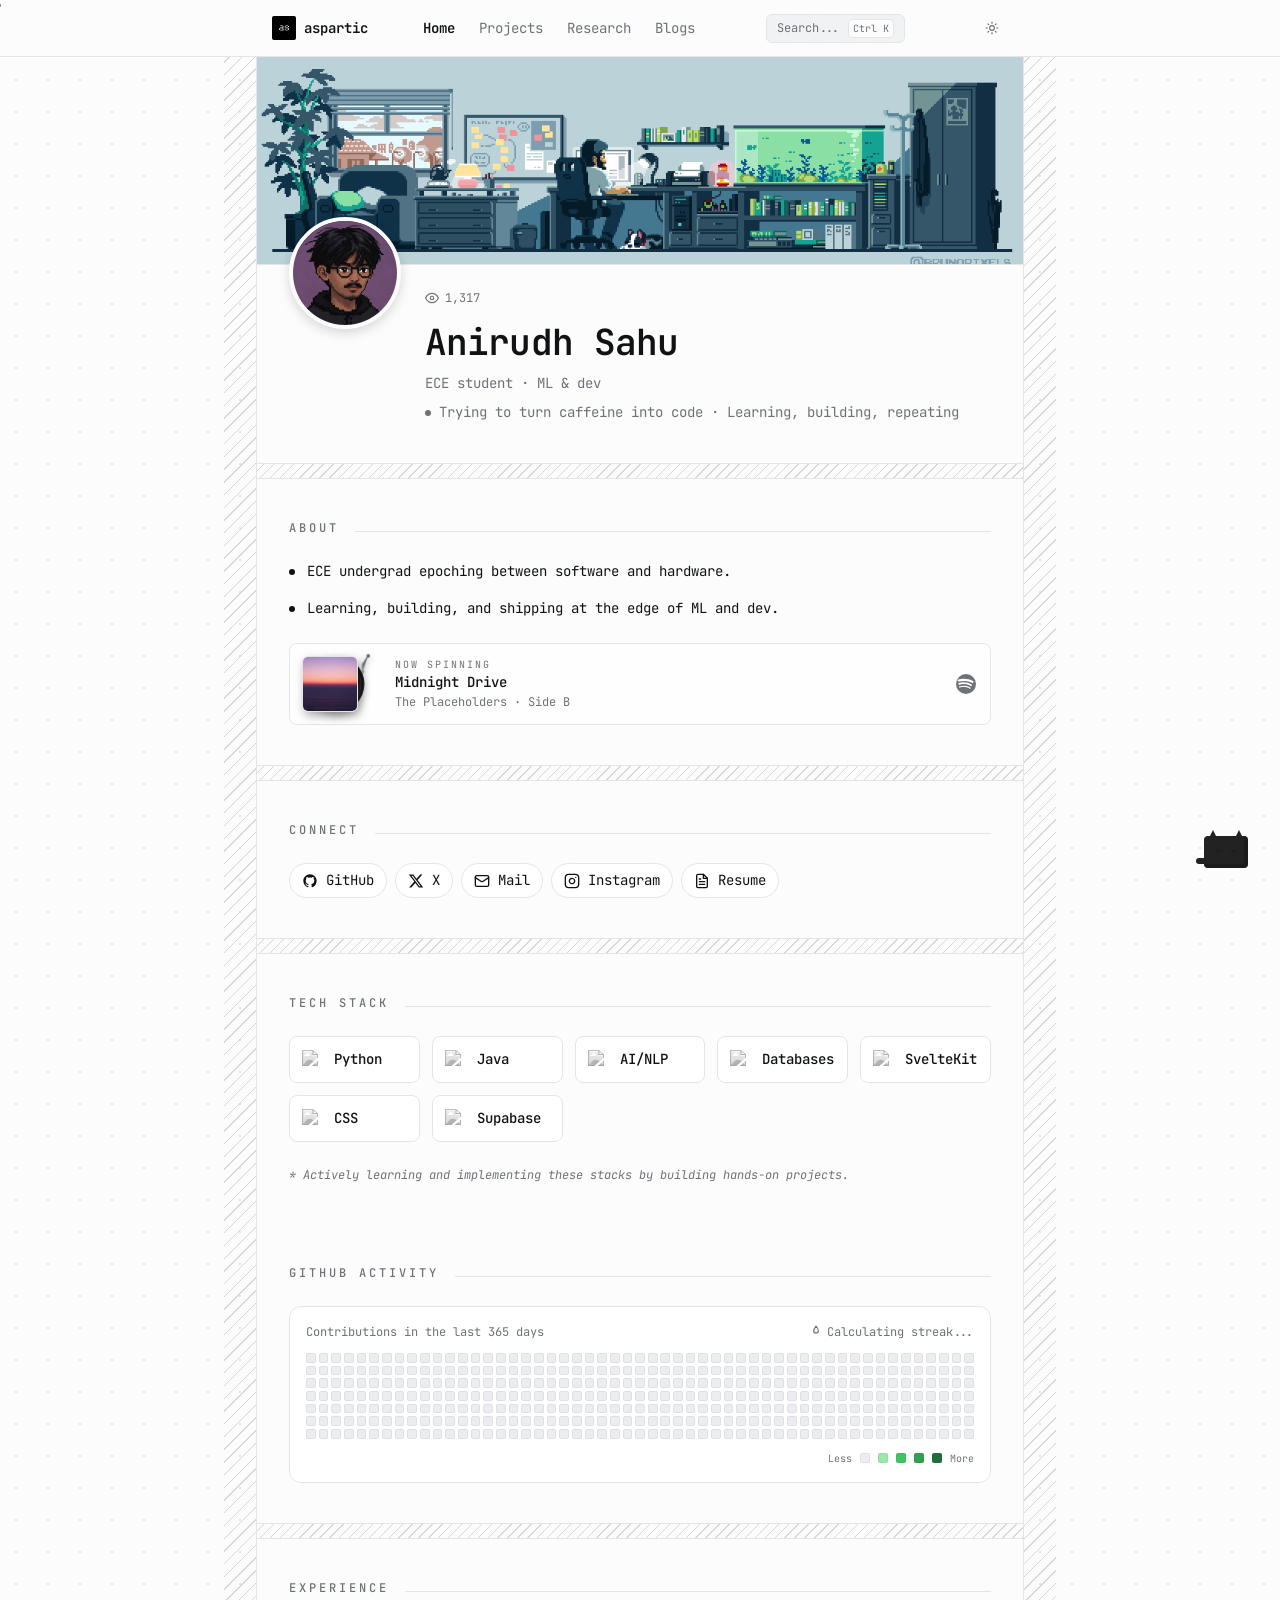
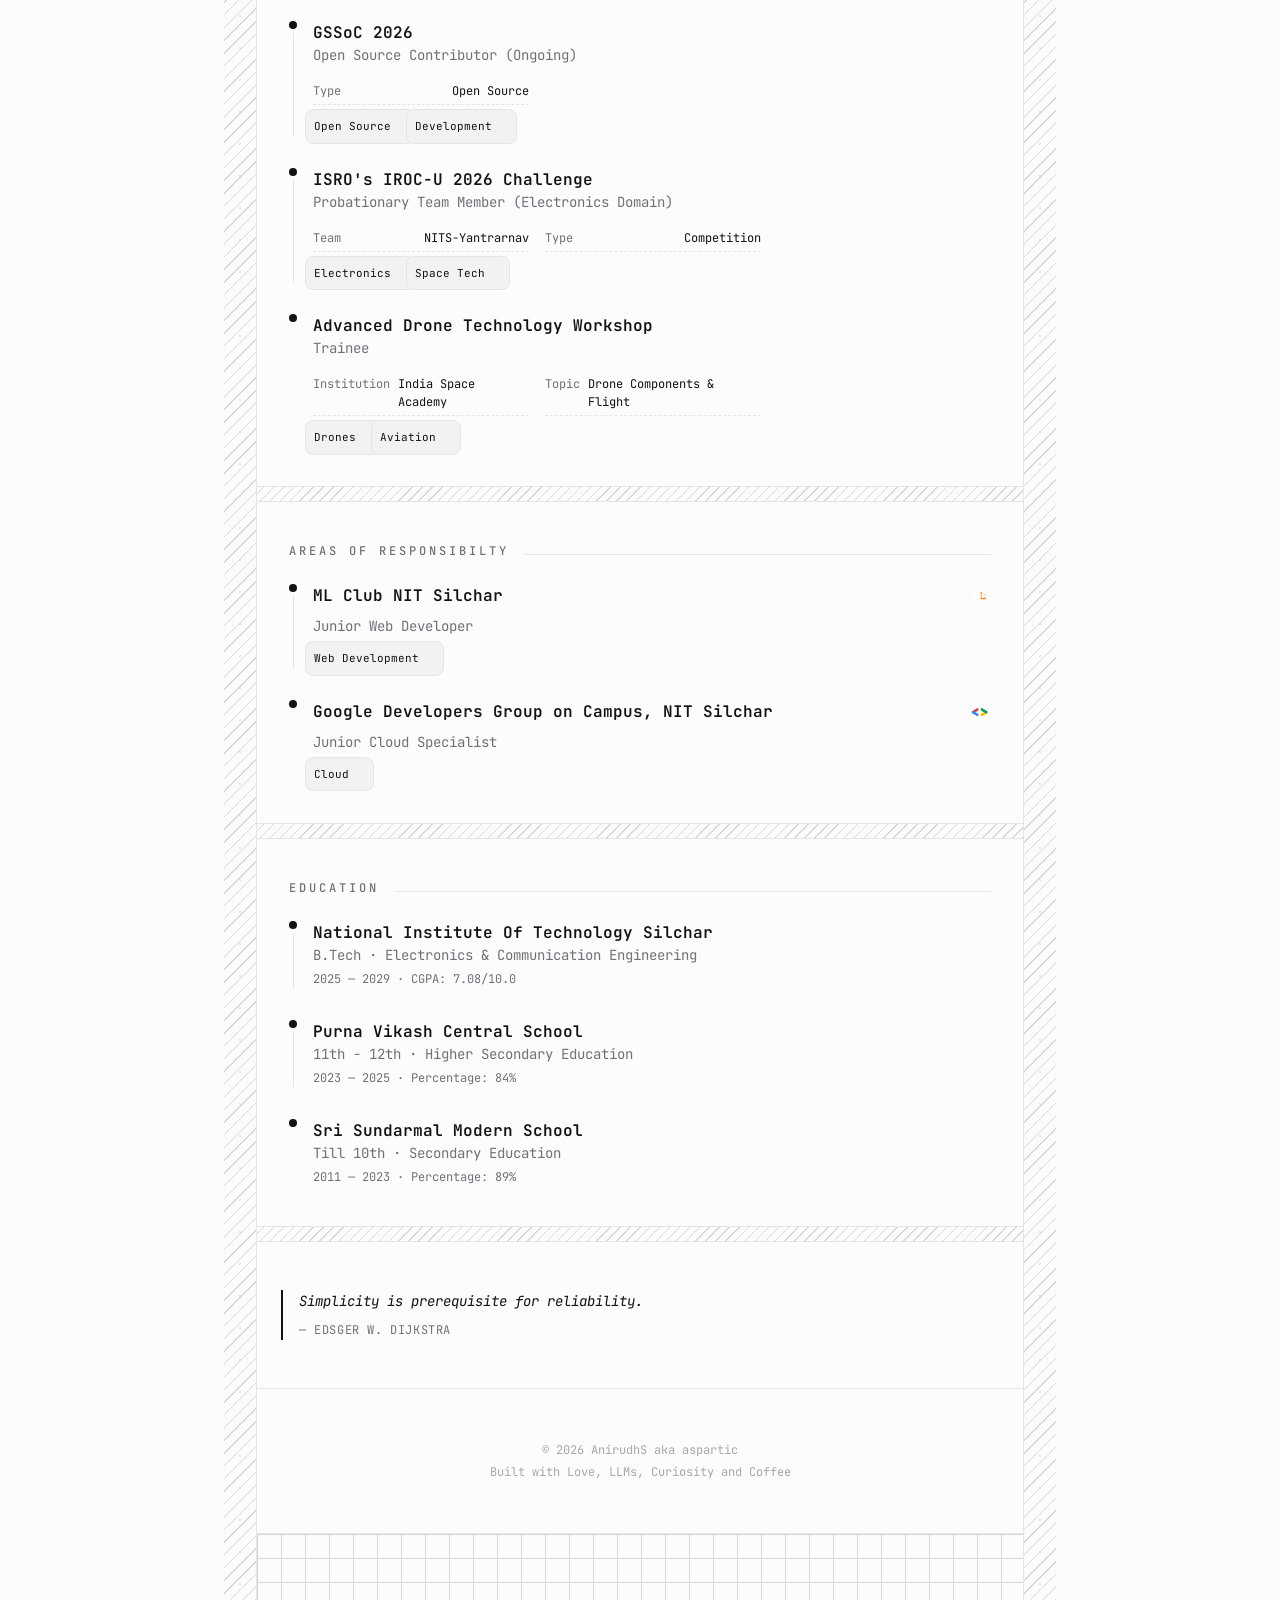
==== commit 3927ee9f: "minor changes" ====
--- a/index.html
+++ b/index.html
@@ -179,12 +179,6 @@
               </svg>
               Instagram
             </a>
-            <a class="chip" href="https://music.apple.com/profile/aspartic" target="_blank" rel="noreferrer">
-              <svg viewBox="0 0 24 24" fill="currentColor">
-                <path d="M23.994 6.124a9.23 9.23 0 00-.24-2.19c-.317-1.31-1.062-2.31-2.18-3.043a5.022 5.022 0 00-1.877-.726 10.496 10.496 0 00-1.564-.15c-.04-.003-.083-.01-.124-.013H5.986c-.152.01-.303.017-.455.026-.747.043-1.49.123-2.193.4-1.336.53-2.3 1.452-2.865 2.78-.192.448-.292.925-.363 1.408-.056.392-.088.785-.1 1.18 0 .032-.007.062-.01.093v12.223c.01.14.017.283.027.424.05.815.154 1.624.497 2.373.65 1.42 1.738 2.353 3.234 2.801.42.127.856.187 1.293.228.555.053 1.11.06 1.667.06h11.03a12.5 12.5 0 001.57-.1c.822-.106 1.596-.35 2.295-.81a5.046 5.046 0 001.88-2.207c.186-.42.293-.87.37-1.324.113-.675.138-1.358.137-2.04-.002-3.8 0-7.595-.003-11.393zm-6.423 3.99v5.712c0 .417-.058.827-.244 1.206-.29.59-.76.962-1.388 1.14-.35.1-.706.157-1.07.173-.95.045-1.773-.6-1.943-1.536a1.88 1.88 0 011.038-2.022c.323-.16.67-.25 1.018-.324.378-.082.758-.153 1.134-.24.274-.063.457-.23.51-.516a.904.904 0 00.02-.193c0-1.815 0-3.63-.002-5.443a.725.725 0 00-.026-.185c-.04-.15-.15-.243-.304-.234-.16.01-.318.035-.475.066-.76.15-1.52.303-2.28.456l-2.325.47-1.374.278c-.016.003-.032.01-.048.013-.277.077-.377.203-.39.49-.002.042 0 .086 0 .13-.002 2.602 0 5.204-.003 7.805 0 .42-.047.836-.215 1.227-.278.64-.77 1.04-1.434 1.233-.35.1-.71.16-1.075.172-.96.036-1.755-.6-1.92-1.544-.14-.812.23-1.685 1.154-2.075.357-.15.73-.232 1.108-.31.287-.06.575-.116.86-.177.383-.083.583-.323.6-.714v-.15c0-2.96 0-5.922.002-8.882 0-.123.013-.25.042-.37.07-.285.273-.448.546-.518.255-.066.515-.112.774-.165.733-.15 1.466-.296 2.2-.444l2.27-.46c.67-.134 1.34-.27 2.01-.403.22-.043.442-.088.663-.106.31-.025.523.17.554.482.008.073.012.148.012.223.002 1.91.002 3.822 0 5.732z"/>
-              </svg>
-              Apple Music
-            </a>
             <a class="chip" href="https://drive.google.com/file/d/12Yxax0Bn7w4tdybvRBOWAs5fnjSoTlQh/view?usp=sharing"
               target="_blank" rel="noreferrer">
               <svg viewBox="0 0 24 24" fill="none" stroke="currentColor" stroke-width="2" stroke-linecap="round"
@@ -343,9 +337,9 @@
 
         <div class="divider"></div>
 
-        <!-- Area Of Responsibility -->
-        <section class="block">
-          <h2 class="section-title">Area Of Responsibility <span class="rule"></span></h2>
+        <!-- Areas Of Responsibilty -->
+        <section class="block">
+          <h2 class="section-title">Areas Of Responsibilty <span class="rule"></span></h2>
           <ol class="timeline">
             <li>
               <div class="tl-rail"><span class="node"></span><span class="line"></span></div>
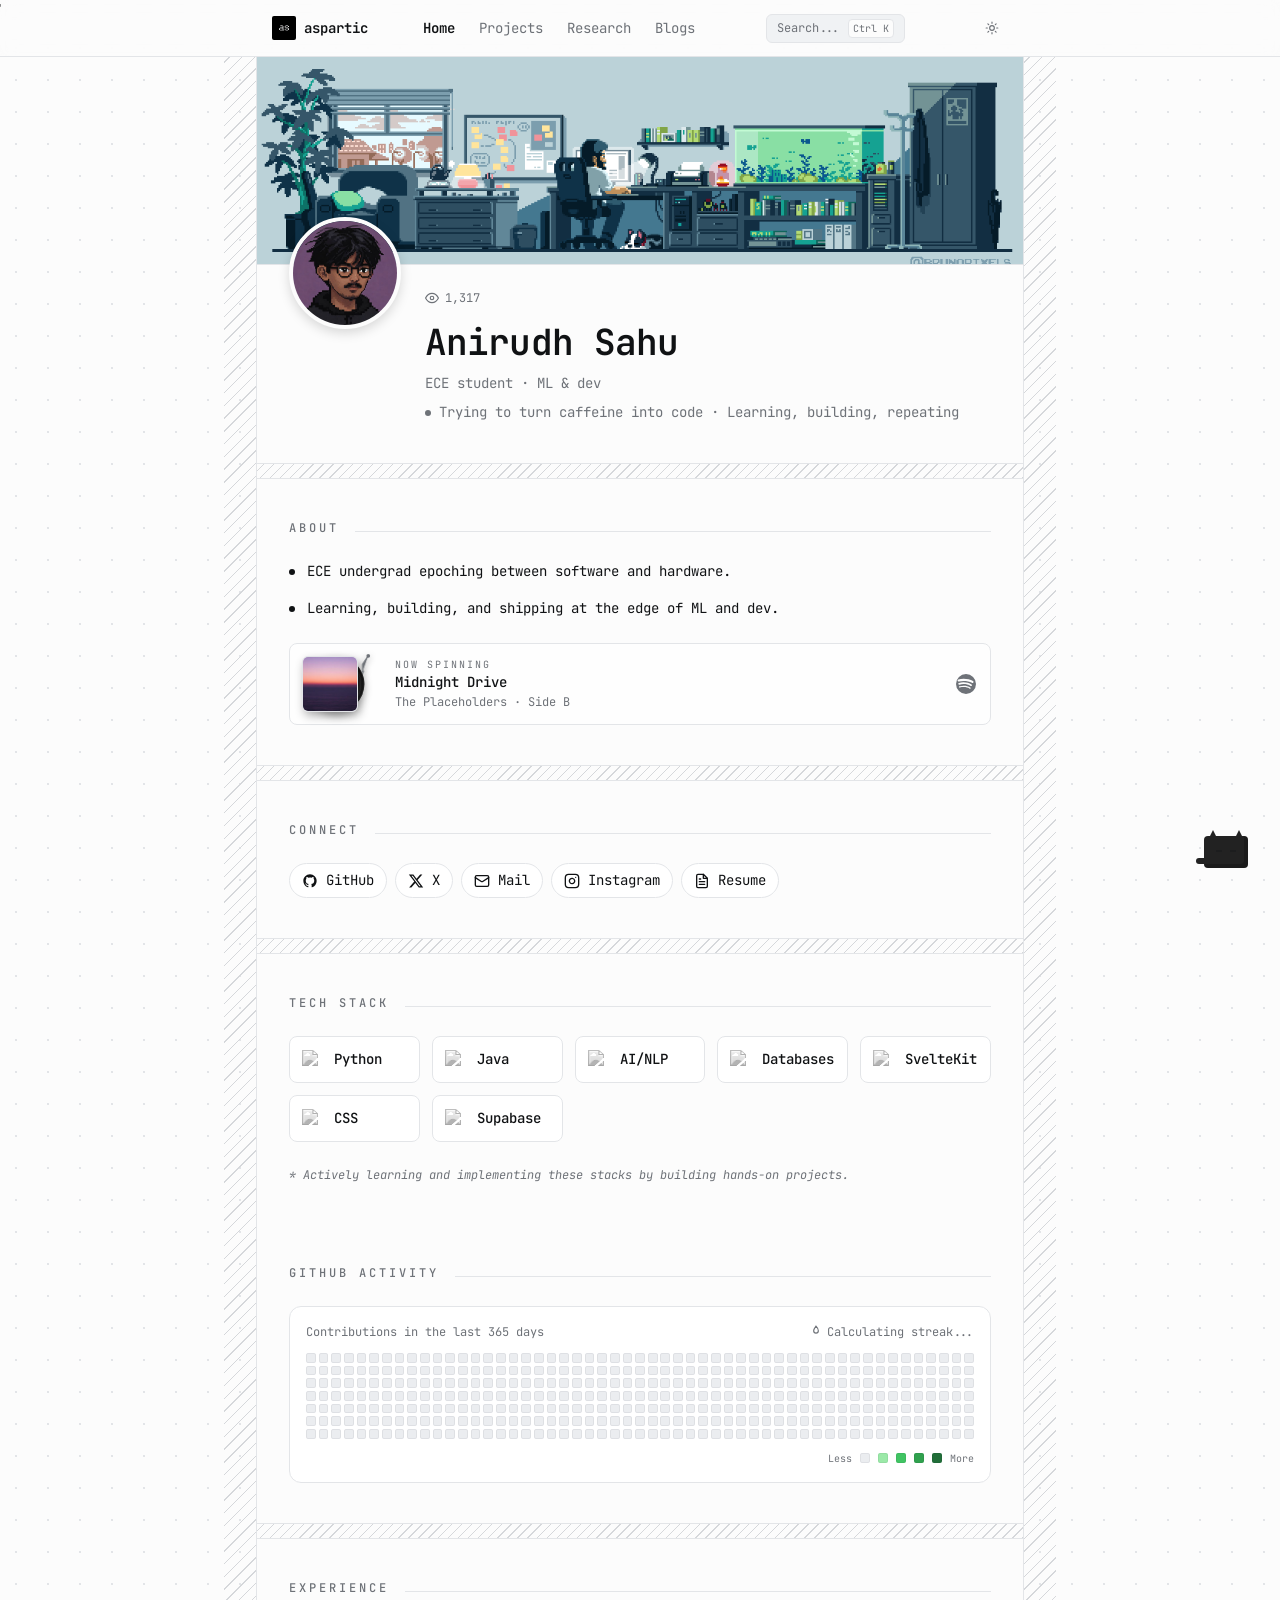
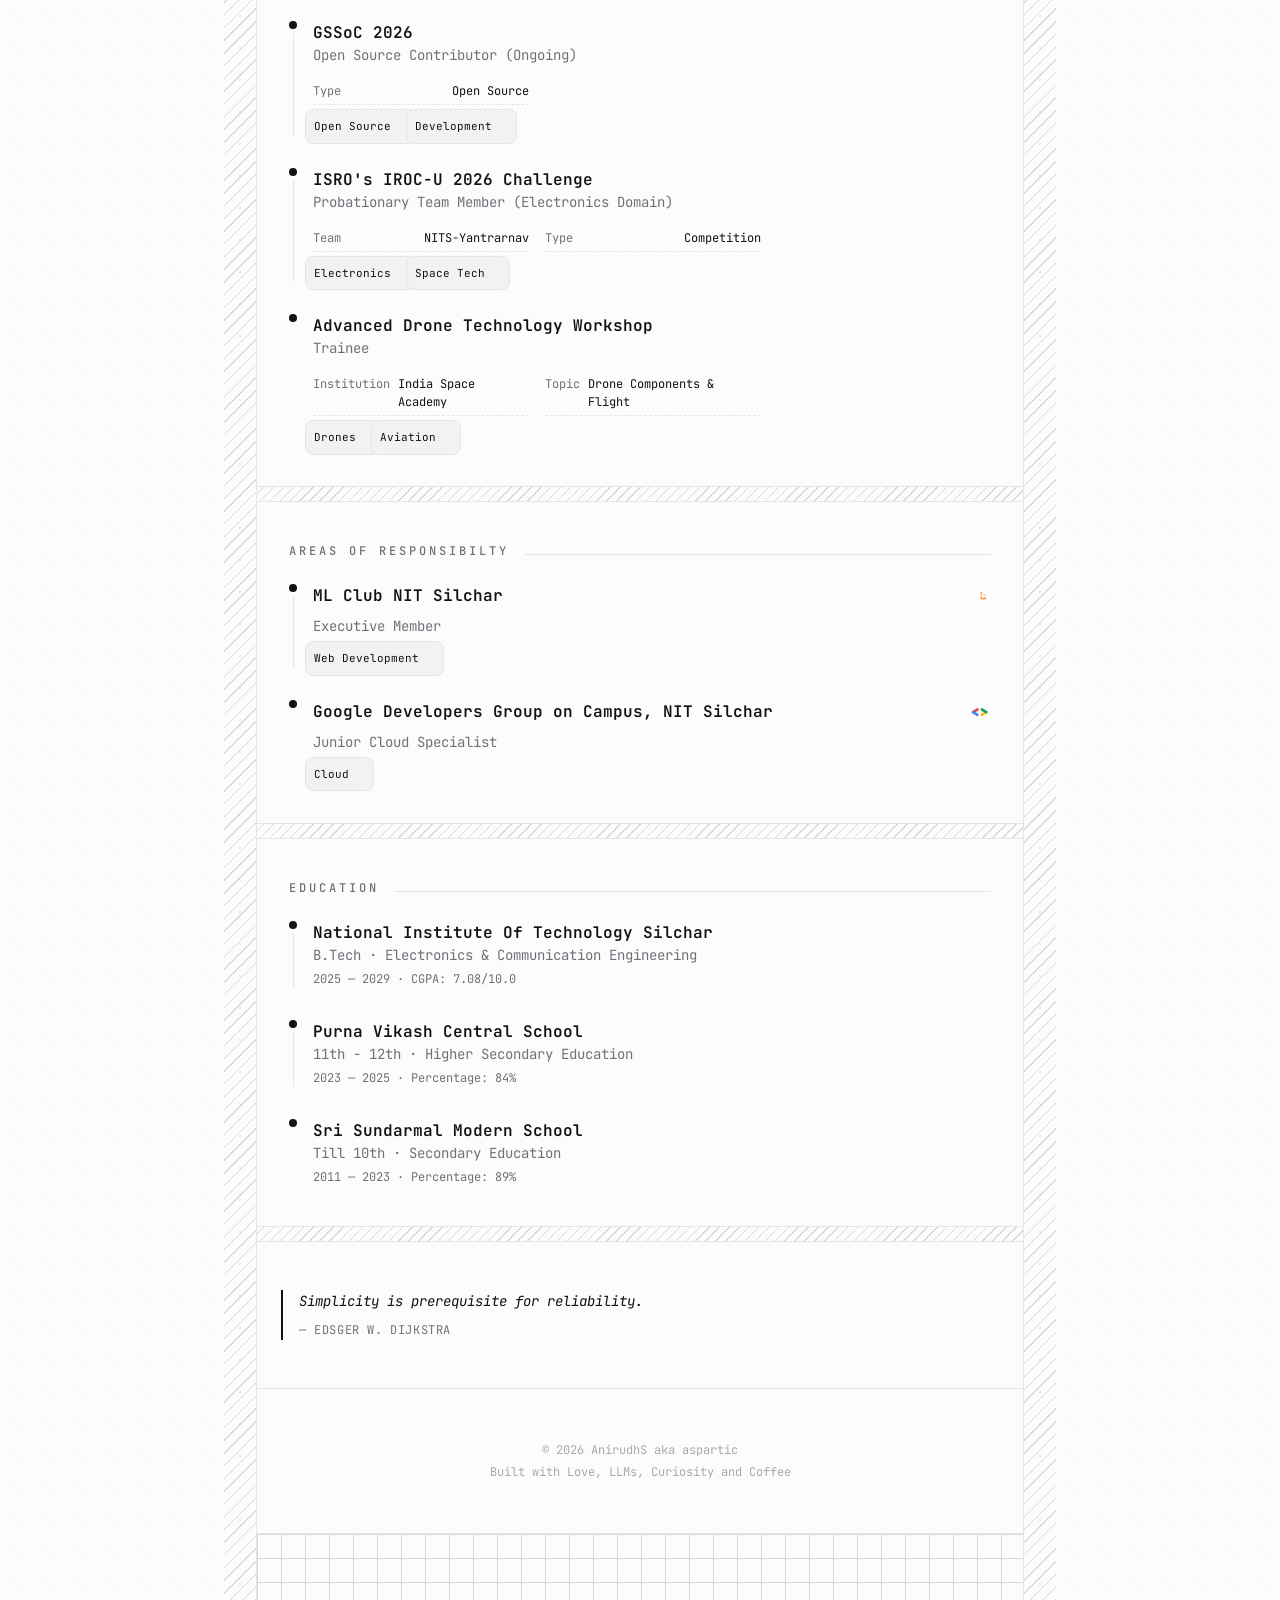
==== commit 8fc93c43: "" ====
--- a/index.html
+++ b/index.html
@@ -348,7 +348,7 @@
                   <h3>ML Club NIT Silchar</h3>
                   <img src="assets/ML.png" alt="ML Club Logo" class="tl-logo" />
                 </div>
-                <p class="tl-role">Junior Web Developer</p>
+                <p class="tl-role">Executive Member</p>
                 <ul class="tl-tags">
                   <li>Web Development</li>
                 </ul>
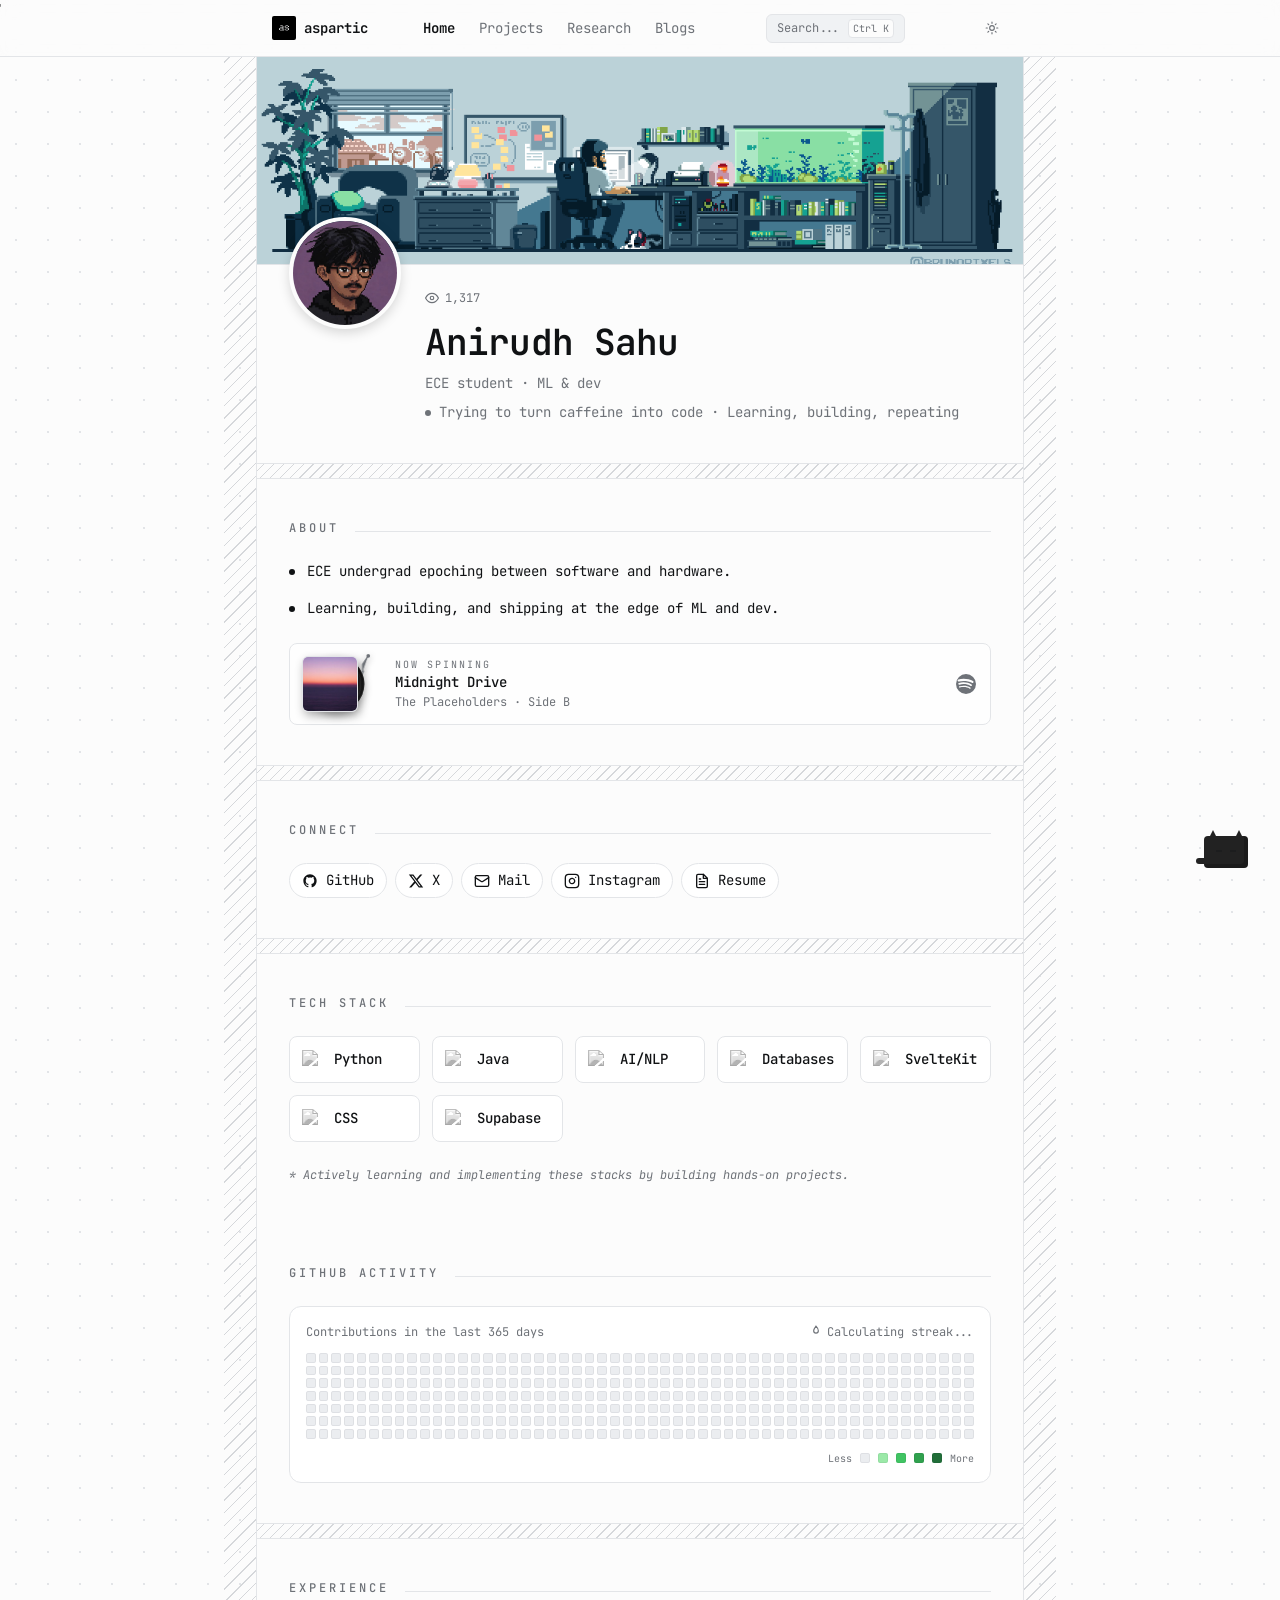
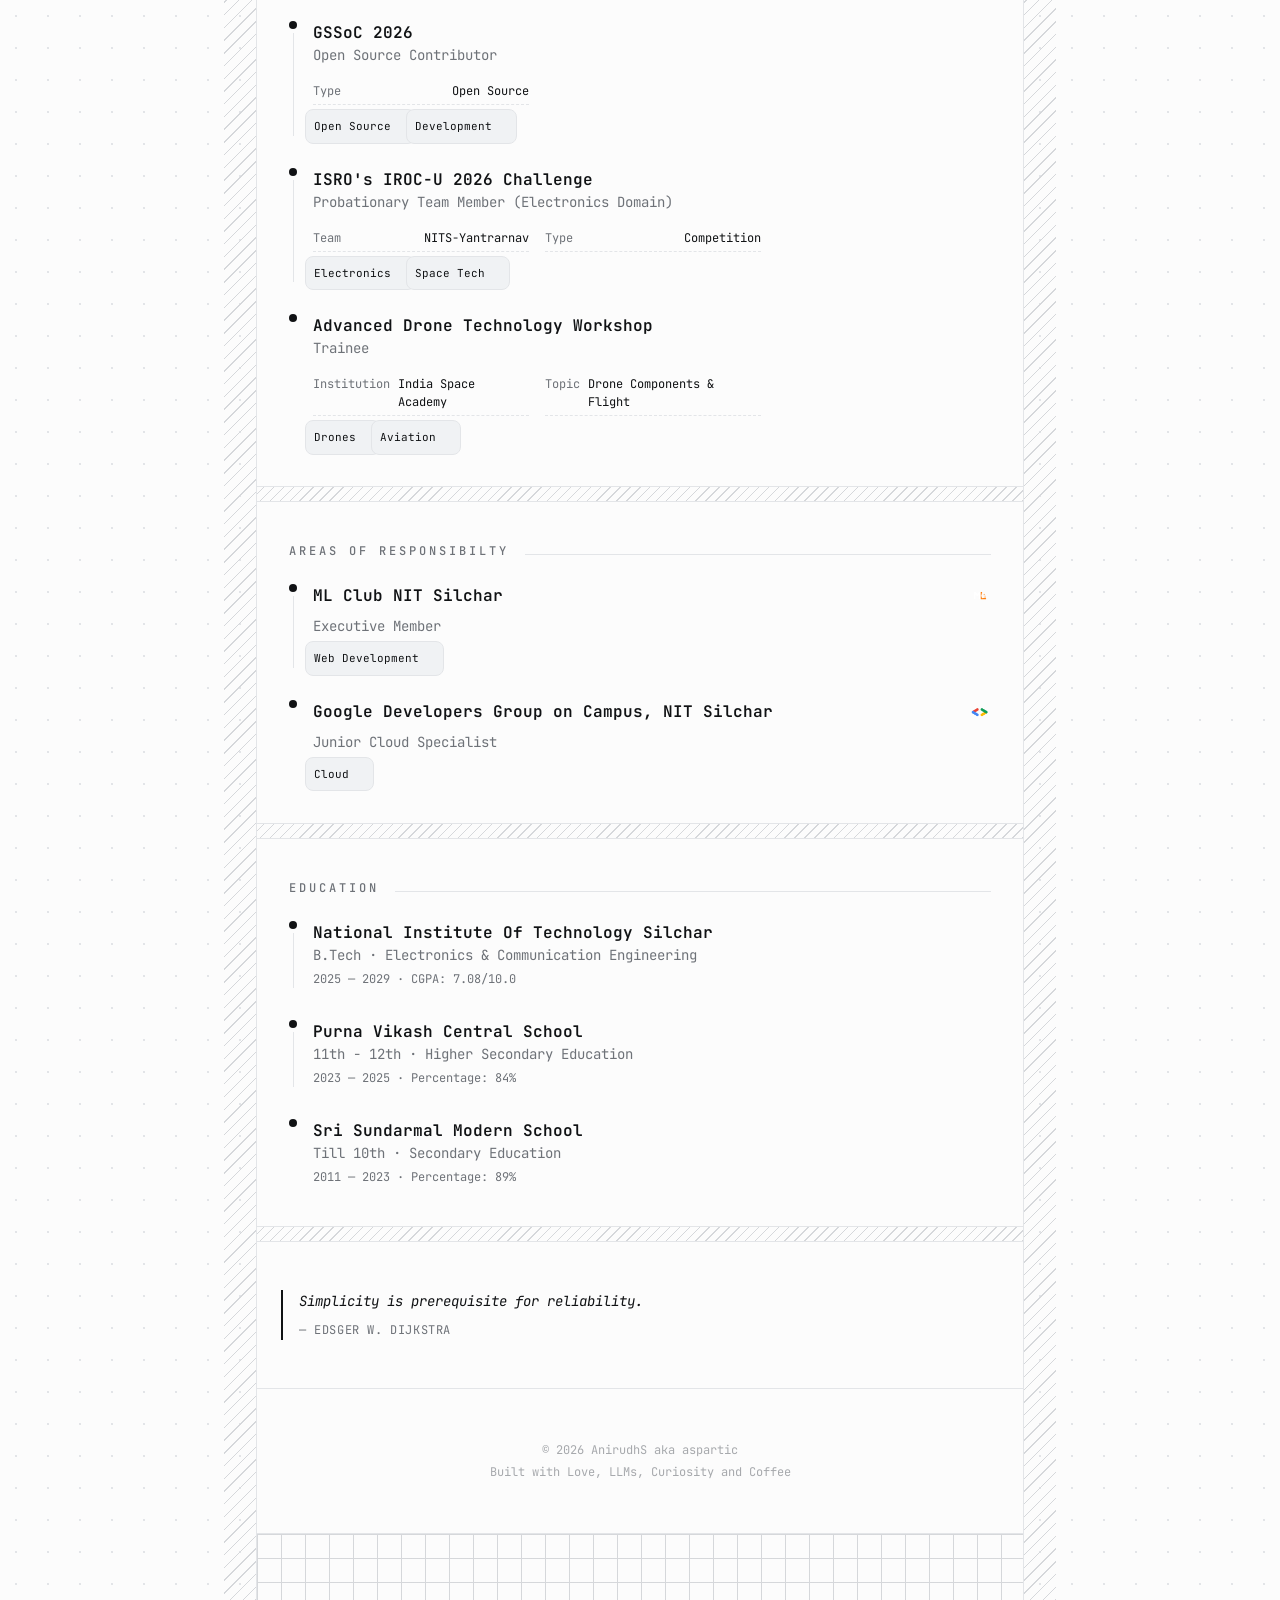
==== commit ffa9c2ed: "maintainence check" ====
--- a/index.html
+++ b/index.html
@@ -277,7 +277,7 @@
               <div class="tl-rail"><span class="node"></span><span class="line"></span></div>
               <div class="tl-content">
                 <h3>GSSoC 2026</h3>
-                <p class="tl-role">Open Source Contributor (Ongoing)</p>
+                <p class="tl-role">Open Source Contributor </p>
                 <dl class="tl-meta">
                   <div>
                     <dt>Type</dt>
